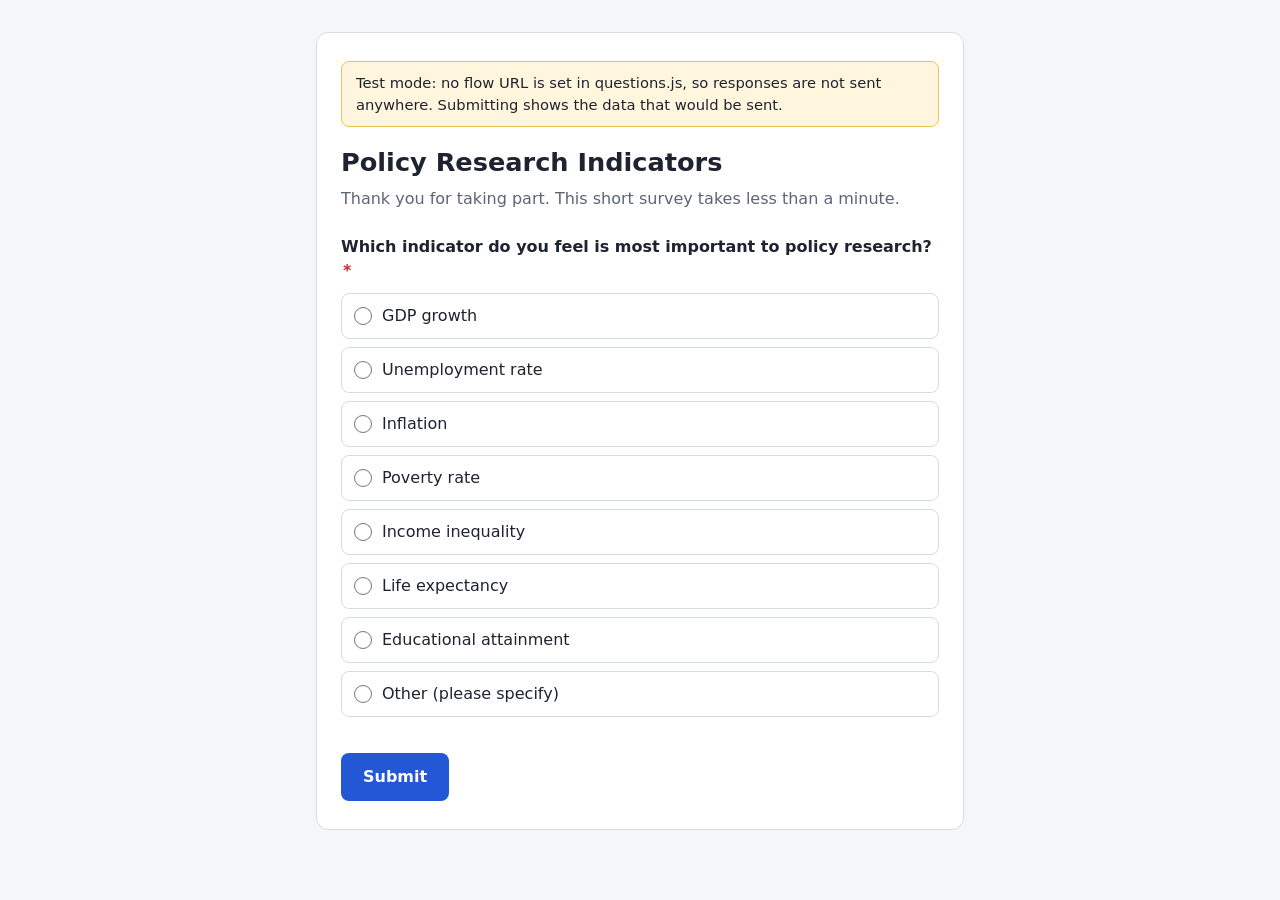
==== index.html @ 5187ba54 "v0-test" ====
<!doctype html>
<html lang="en">
<head>
<meta charset="utf-8">
<meta name="viewport" content="width=device-width, initial-scale=1">
<title>Survey</title>
<style>
  :root {
    --bg: #f5f6f8;
    --card: #ffffff;
    --text: #1d2330;
    --muted: #5c6578;
    --border: #d7dbe3;
    --accent: #2457d6;
    --accent-text: #ffffff;
    --accent-soft: #e8eefc;
    --error: #c42b2b;
    --warn-bg: #fff6dd;
    --warn-border: #e8c460;
    --code-bg: #f0f2f6;
  }
  @media (prefers-color-scheme: dark) {
    :root {
      --bg: #12151c;
      --card: #1b2029;
      --text: #e7eaf0;
      --muted: #9aa3b5;
      --border: #333a48;
      --accent: #6d95ff;
      --accent-text: #0d1120;
      --accent-soft: #232d45;
      --error: #ff7a7a;
      --warn-bg: #2e2814;
      --warn-border: #7a6420;
      --code-bg: #12151c;
    }
  }
  * { box-sizing: border-box; }
  body {
    margin: 0;
    background: var(--bg);
    color: var(--text);
    font: 16px/1.5 system-ui, -apple-system, "Segoe UI", Roboto, sans-serif;
  }
  main { max-width: 680px; margin: 0 auto; padding: 32px 16px 64px; }
  .card {
    background: var(--card);
    border: 1px solid var(--border);
    border-radius: 12px;
    padding: 28px 24px;
  }
  h1 { margin: 0 0 8px; font-size: 1.6rem; line-height: 1.25; }
  .intro { margin: 0 0 24px; color: var(--muted); }
  .test-banner {
    background: var(--warn-bg);
    border: 1px solid var(--warn-border);
    border-radius: 8px;
    padding: 10px 14px;
    margin-bottom: 20px;
    font-size: 0.92rem;
  }
  fieldset.q { border: 0; margin: 0 0 28px; padding: 0; min-width: 0; }
  fieldset.q[hidden] { display: none; }
  legend.q-label, label.q-label {
    display: block;
    font-weight: 600;
    margin-bottom: 10px;
    padding: 0;
  }
  .req { color: var(--error); margin-left: 2px; }
  .opt {
    display: flex;
    align-items: center;
    gap: 10px;
    padding: 10px 12px;
    border: 1px solid var(--border);
    border-radius: 8px;
    margin-bottom: 8px;
    cursor: pointer;
  }
  .opt:hover { border-color: var(--accent); }
  .opt:has(input:checked) { border-color: var(--accent); background: var(--accent-soft); }
  .opt input { margin: 0; accent-color: var(--accent); width: 18px; height: 18px; flex: none; }
  input[type=text], input[type=email], input[type=number], textarea {
    width: 100%;
    padding: 10px 12px;
    border: 1px solid var(--border);
    border-radius: 8px;
    background: var(--card);
    color: var(--text);
    font: inherit;
  }
  textarea { min-height: 110px; resize: vertical; }
  input:focus-visible, textarea:focus-visible, button:focus-visible, .opt:has(input:focus-visible) {
    outline: 2px solid var(--accent);
    outline-offset: 2px;
  }
  .other-input { margin-top: 4px; }
  .other-input[hidden] { display: none; }
  .rating { display: flex; gap: 8px; flex-wrap: wrap; }
  .rating .opt { flex: 1 1 48px; justify-content: center; margin: 0; }
  .rating-labels { display: flex; justify-content: space-between; color: var(--muted); font-size: 0.85rem; margin-top: 6px; }
  .err { color: var(--error); font-size: 0.9rem; margin-top: 6px; }
  .err:empty { display: none; }
  .hp { position: absolute; left: -9999px; width: 1px; height: 1px; overflow: hidden; }
  button {
    background: var(--accent);
    color: var(--accent-text);
    border: 0;
    border-radius: 8px;
    padding: 12px 22px;
    font: inherit;
    font-weight: 600;
    cursor: pointer;
  }
  button:disabled { opacity: 0.6; cursor: wait; }
  button.secondary { background: transparent; color: var(--accent); border: 1px solid var(--accent); }
  .form-error { color: var(--error); margin-top: 14px; }
  .form-error:empty { display: none; }
  .done h2 { margin: 0 0 8px; }
  pre {
    background: var(--code-bg);
    border: 1px solid var(--border);
    border-radius: 8px;
    padding: 14px;
    overflow-x: auto;
    font-size: 0.88rem;
  }
  .actions { display: flex; gap: 10px; flex-wrap: wrap; margin-top: 12px; }
  .muted { color: var(--muted); }
</style>
</head>
<body>
<main>
  <div class="card" id="app">
    <noscript>This survey needs JavaScript enabled.</noscript>
  </div>
</main>

<script src="questions.js"></script>
<script>
(function () {
  "use strict";

  const cfg = window.SURVEY_CONFIG;
  const app = document.getElementById("app");
  const OTHER = "__other__";

  if (!cfg || !Array.isArray(cfg.questions)) {
    app.textContent = "Survey configuration (questions.js) could not be loaded.";
    return;
  }

  const testMode = !cfg.flowUrl || /PASTE_YOUR_FLOW_URL_HERE/.test(cfg.flowUrl);
  document.title = cfg.title || "Survey";

  // ---------- helpers ----------
  function el(tag, attrs, children) {
    const n = document.createElement(tag);
    if (attrs) for (const k in attrs) {
      if (k === "text") n.textContent = attrs[k];
      else if (attrs[k] === true) n.setAttribute(k, "");
      else if (attrs[k] !== false && attrs[k] != null) n.setAttribute(k, attrs[k]);
    }
    (children || []).forEach(c => c && n.appendChild(c));
    return n;
  }
  function labelText(q) {
    const frag = document.createDocumentFragment();
    frag.appendChild(document.createTextNode(q.label));
    if (q.required) frag.appendChild(el("span", { class: "req", "aria-hidden": "true", text: "*" }));
    return frag;
  }
  function uuid() {
    if (window.crypto && crypto.randomUUID) return crypto.randomUUID();
    return "xxxxxxxx-xxxx-4xxx-yxxx-xxxxxxxxxxxx".replace(/[xy]/g, c => {
      const r = Math.random() * 16 | 0;
      return (c === "x" ? r : (r & 3 | 8)).toString(16);
    });
  }

  // ---------- render ----------
  function renderQuestion(q) {
    const errId = "err_" + q.id;
    const isGroup = ["single", "multiple", "rating"].includes(q.type);
    const wrap = el(isGroup ? "fieldset" : "div", { class: "q", "data-qid": q.id });
    if (!isGroup) wrap.classList.add("q");

    if (isGroup) {
      const lg = el("legend", { class: "q-label" });
      lg.appendChild(labelText(q));
      wrap.appendChild(lg);
    } else {
      const lb = el("label", { class: "q-label", for: "q_" + q.id });
      lb.appendChild(labelText(q));
      wrap.appendChild(lb);
    }

    if (q.type === "single" || q.type === "multiple") {
      const inputType = q.type === "single" ? "radio" : "checkbox";
      const opts = (q.options || []).slice();
      opts.forEach(opt => {
        wrap.appendChild(el("label", { class: "opt" }, [
          el("input", { type: inputType, name: q.id, value: opt, "aria-describedby": errId }),
          el("span", { text: opt })
        ]));
      });
      if (q.allowOther) {
        wrap.appendChild(el("label", { class: "opt" }, [
          el("input", { type: inputType, name: q.id, value: OTHER, "aria-describedby": errId }),
          el("span", { text: q.otherLabel || "Other (please specify)" })
        ]));
        wrap.appendChild(el("input", {
          type: "text", class: "other-input", id: "q_" + q.id + "_other",
          "aria-label": "Please specify", placeholder: "Please specify", hidden: true, maxlength: 500
        }));
      }
    } else if (q.type === "rating") {
      const scale = q.scale || 5;
      const row = el("div", { class: "rating" });
      for (let i = 1; i <= scale; i++) {
        row.appendChild(el("label", { class: "opt" }, [
          el("input", { type: "radio", name: q.id, value: String(i), "aria-describedby": errId }),
          el("span", { text: String(i) })
        ]));
      }
      wrap.appendChild(row);
      if (q.minLabel || q.maxLabel) {
        wrap.appendChild(el("div", { class: "rating-labels" }, [
          el("span", { text: q.minLabel || "" }), el("span", { text: q.maxLabel || "" })
        ]));
      }
    } else if (q.type === "textarea") {
      wrap.appendChild(el("textarea", { id: "q_" + q.id, name: q.id, maxlength: q.maxLength || 4000, "aria-describedby": errId }));
    } else {
      const t = ["email", "number"].includes(q.type) ? q.type : "text";
      wrap.appendChild(el("input", {
        type: t, id: "q_" + q.id, name: q.id, "aria-describedby": errId,
        maxlength: t === "number" ? null : (q.maxLength || 500),
        min: q.min, max: q.max
      }));
    }

    wrap.appendChild(el("div", { class: "err", id: errId, "aria-live": "polite" }));
    return wrap;
  }

  function renderForm() {
    app.innerHTML = "";
    if (testMode) {
      app.appendChild(el("div", { class: "test-banner", role: "note", text:
        "Test mode: no flow URL is set in questions.js, so responses are not sent anywhere. " +
        "Submitting shows the data that would be sent." }));
    }
    app.appendChild(el("h1", { text: cfg.title || "Survey" }));
    if (cfg.intro) app.appendChild(el("p", { class: "intro", text: cfg.intro }));

    const form = el("form", { novalidate: true, id: "survey" });
    cfg.questions.forEach(q => form.appendChild(renderQuestion(q)));

    // Honeypot: invisible to people, often filled in by bots.
    form.appendChild(el("div", { class: "hp", "aria-hidden": "true" }, [
      el("label", { for: "hp_website", text: "Leave this field empty" }),
      el("input", { type: "text", id: "hp_website", name: "website", tabindex: "-1", autocomplete: "off" })
    ]));

    form.appendChild(el("button", { type: "submit", id: "submitBtn", text: cfg.submitLabel || "Submit" }));
    form.appendChild(el("div", { class: "form-error", id: "formError", role: "alert" }));

    form.addEventListener("input", onChange);
    form.addEventListener("change", onChange);
    form.addEventListener("submit", onSubmit);
    app.appendChild(form);
    updateDynamic();
  }

  // ---------- read answers ----------
  function readRaw(q) {
    const form = document.getElementById("survey");
    if (q.type === "single" || q.type === "rating") {
      const c = form.querySelector(`input[name="${q.id}"]:checked`);
      return c ? c.value : "";
    }
    if (q.type === "multiple") {
      return Array.from(form.querySelectorAll(`input[name="${q.id}"]:checked`)).map(i => i.value);
    }
    const f = document.getElementById("q_" + q.id);
    return f ? f.value.trim() : "";
  }
  function otherText(q) {
    const o = document.getElementById("q_" + q.id + "_other");
    return o ? o.value.trim() : "";
  }
  function isEmpty(v) { return Array.isArray(v) ? v.length === 0 : v === ""; }

  function conditionMet(q) {
    const s = q.showIf;
    if (!s) return true;
    const target = cfg.questions.find(x => x.id === s.question);
    if (!target || !isVisible(target)) return false;
    let v = readRaw(target);
    if (Array.isArray(v)) v = v.map(x => x === OTHER ? "Other" : x);
    else if (v === OTHER) v = "Other";
    if (s.answered) return !isEmpty(v);
    if ("equals" in s) return Array.isArray(v) ? v.includes(s.equals) : v === s.equals;
    if ("includes" in s) return Array.isArray(v) ? v.includes(s.includes) : v === s.includes;
    return true;
  }
  function isVisible(q) {
    const node = document.querySelector(`[data-qid="${q.id}"]`);
    return node ? !node.hidden : false;
  }

  function updateDynamic() {
    // Evaluate in order so chained conditions resolve correctly.
    cfg.questions.forEach(q => {
      const node = document.querySelector(`[data-qid="${q.id}"]`);
      node.hidden = !conditionMet(q);
      const other = document.getElementById("q_" + q.id + "_other");
      if (other) {
        const raw = readRaw(q);
        const on = Array.isArray(raw) ? raw.includes(OTHER) : raw === OTHER;
        other.hidden = !on;
      }
    });
  }

  function onChange(e) {
    updateDynamic();
    const qnode = e.target.closest("[data-qid]");
    if (qnode) document.getElementById("err_" + qnode.dataset.qid).textContent = "";
    if (e.type === "change" && e.target.type === "radio" && e.target.value === OTHER) {
      const o = document.getElementById("q_" + e.target.name + "_other");
      if (o) o.focus();
    }
  }

  // ---------- validate & build payload ----------
  function validate() {
    let first = null;
    cfg.questions.forEach(q => {
      const errEl = document.getElementById("err_" + q.id);
      errEl.textContent = "";
      if (!isVisible(q)) return;
      const raw = readRaw(q);
      let msg = "";
      if (q.required && isEmpty(raw)) msg = "Please answer this question.";
      const otherOn = Array.isArray(raw) ? raw.includes(OTHER) : raw === OTHER;
      if (!msg && otherOn && !otherText(q)) msg = "Please specify your answer.";
      if (!msg && q.type === "email" && raw && !/^[^\s@]+@[^\s@]+\.[^\s@]+$/.test(raw)) msg = "Please enter a valid email address.";
      if (msg) {
        errEl.textContent = msg;
        if (!first) first = document.querySelector(`[data-qid="${q.id}"] input, [data-qid="${q.id}"] textarea`);
      }
    });
    if (first) first.focus();
    return !first;
  }

  function buildPayload() {
    // Flat object: one key per column, always present, so Excel mapping never breaks.
    const p = { responseId: uuid(), submittedAt: new Date().toISOString() };
    cfg.questions.forEach(q => {
      const visible = isVisible(q);
      let raw = visible ? readRaw(q) : (q.type === "multiple" ? [] : "");
      if (Array.isArray(raw)) {
        p[q.id] = raw.map(v => v === OTHER ? "Other" : v).join("; ");
      } else {
        p[q.id] = raw === OTHER ? "Other" : raw;
      }
      if (q.allowOther) {
        const on = Array.isArray(raw) ? raw.includes(OTHER) : raw === OTHER;
        p[q.id + "_other"] = visible && on ? otherText(q) : "";
      }
    });
    return p;
  }

  // ---------- submit ----------
  async function onSubmit(e) {
    e.preventDefault();
    const btn = document.getElementById("submitBtn");
    const formErr = document.getElementById("formError");
    formErr.textContent = "";

    if (document.getElementById("hp_website").value) { showThanks(); return; } // likely a bot
    if (!validate()) return;

    const payload = buildPayload();

    if (testMode) { showTestResult(payload); return; }

    btn.disabled = true;
    btn.textContent = "Sending…";
    try {
      const res = await fetch(cfg.flowUrl, {
        method: "POST",
        headers: { "Content-Type": "text/plain" }, // simple request: avoids a CORS preflight
        body: JSON.stringify(payload)
      });
      if (!res.ok) throw new Error("HTTP " + res.status);
      showThanks();
    } catch (err) {
      formErr.textContent = "Sorry, your response could not be sent. Please check your connection and try again.";
      btn.disabled = false;
      btn.textContent = cfg.submitLabel || "Submit";
      console.error("Survey submission failed:", err);
    }
  }

  function showThanks() {
    app.innerHTML = "";
    app.appendChild(el("div", { class: "done", role: "status" }, [
      el("h2", { text: cfg.thankYouTitle || "Thank you!" }),
      el("p", { class: "muted", text: cfg.thankYouMessage || "Your response has been recorded." })
    ]));
  }

  function showTestResult(payload) {
    const json = JSON.stringify(payload, null, 2);
    app.innerHTML = "";
    const copyBtn = el("button", { type: "button", text: "Copy JSON" });
    const backBtn = el("button", { type: "button", class: "secondary", text: "Back to survey" });
    copyBtn.addEventListener("click", async () => {
      try { await navigator.clipboard.writeText(json); copyBtn.textContent = "Copied"; }
      catch { copyBtn.textContent = "Select and copy manually"; }
    });
    backBtn.addEventListener("click", renderForm);
    app.appendChild(el("div", { class: "done" }, [
      el("h2", { text: "Test mode: this is what would be sent" }),
      el("p", { class: "muted", text:
        "Paste this into Parse JSON's “Use sample payload to generate schema” in your flow. " +
        "Each key is a column for your Excel table." }),
      el("pre", { text: json }),
      el("div", { class: "actions" }, [copyBtn, backBtn])
    ]));
  }

  renderForm();
})();
</script>
</body>
</html>
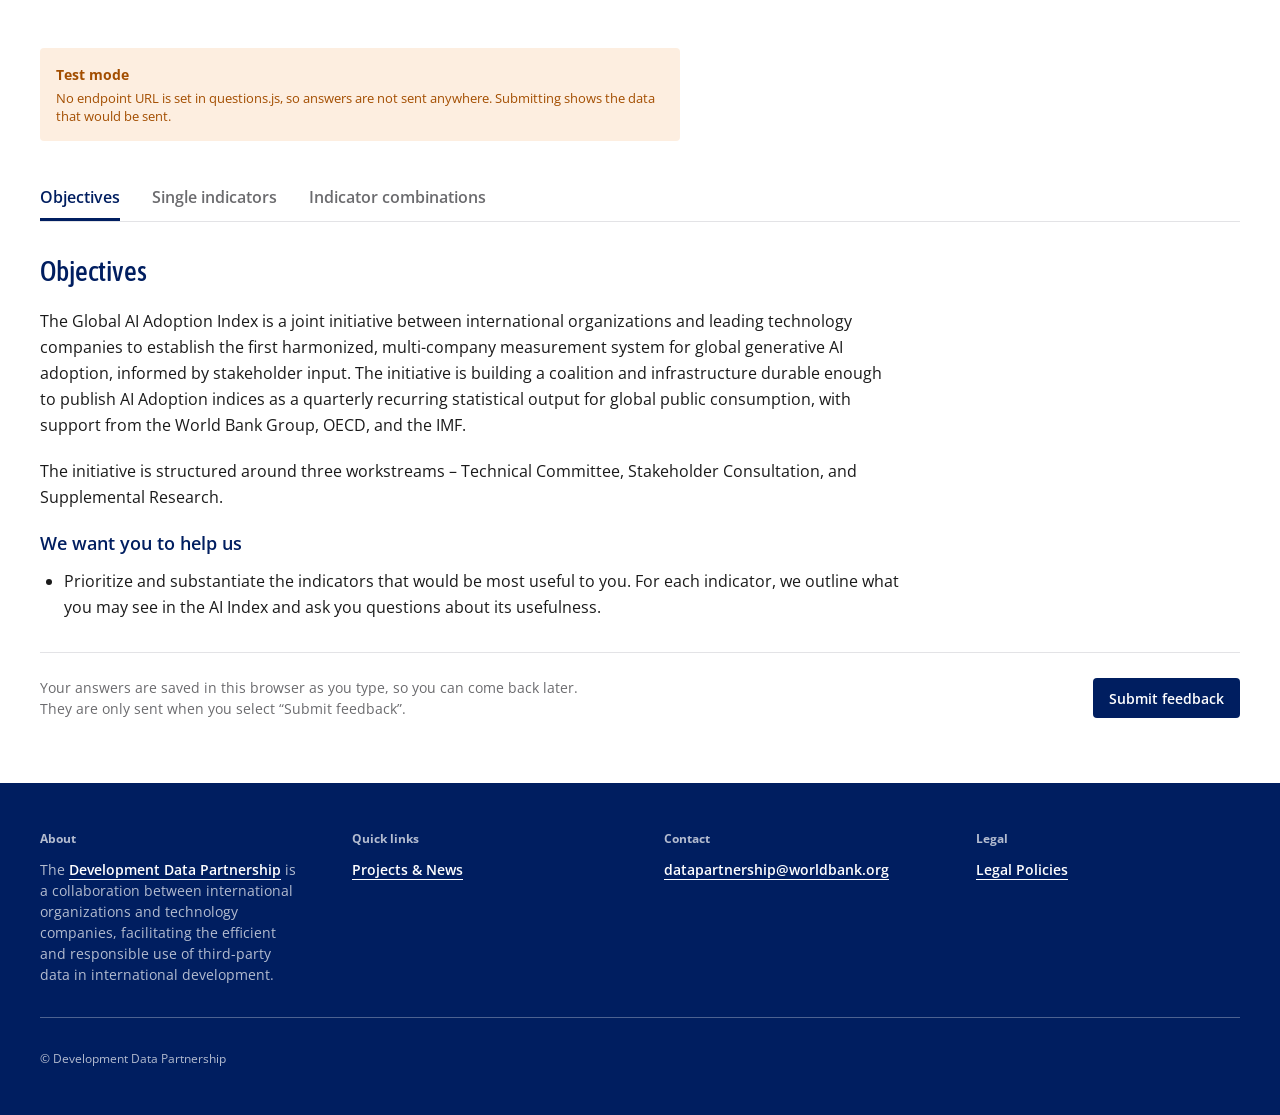
==== commit e4e76419: "survey draft 1" ====
--- a/index.html
+++ b/index.html
@@ -3,441 +3,36 @@
 <head>
 <meta charset="utf-8">
 <meta name="viewport" content="width=device-width, initial-scale=1">
-<title>Survey</title>
-<style>
-  :root {
-    --bg: #f5f6f8;
-    --card: #ffffff;
-    --text: #1d2330;
-    --muted: #5c6578;
-    --border: #d7dbe3;
-    --accent: #2457d6;
-    --accent-text: #ffffff;
-    --accent-soft: #e8eefc;
-    --error: #c42b2b;
-    --warn-bg: #fff6dd;
-    --warn-border: #e8c460;
-    --code-bg: #f0f2f6;
-  }
-  @media (prefers-color-scheme: dark) {
-    :root {
-      --bg: #12151c;
-      --card: #1b2029;
-      --text: #e7eaf0;
-      --muted: #9aa3b5;
-      --border: #333a48;
-      --accent: #6d95ff;
-      --accent-text: #0d1120;
-      --accent-soft: #232d45;
-      --error: #ff7a7a;
-      --warn-bg: #2e2814;
-      --warn-border: #7a6420;
-      --code-bg: #12151c;
-    }
-  }
-  * { box-sizing: border-box; }
-  body {
-    margin: 0;
-    background: var(--bg);
-    color: var(--text);
-    font: 16px/1.5 system-ui, -apple-system, "Segoe UI", Roboto, sans-serif;
-  }
-  main { max-width: 680px; margin: 0 auto; padding: 32px 16px 64px; }
-  .card {
-    background: var(--card);
-    border: 1px solid var(--border);
-    border-radius: 12px;
-    padding: 28px 24px;
-  }
-  h1 { margin: 0 0 8px; font-size: 1.6rem; line-height: 1.25; }
-  .intro { margin: 0 0 24px; color: var(--muted); }
-  .test-banner {
-    background: var(--warn-bg);
-    border: 1px solid var(--warn-border);
-    border-radius: 8px;
-    padding: 10px 14px;
-    margin-bottom: 20px;
-    font-size: 0.92rem;
-  }
-  fieldset.q { border: 0; margin: 0 0 28px; padding: 0; min-width: 0; }
-  fieldset.q[hidden] { display: none; }
-  legend.q-label, label.q-label {
-    display: block;
-    font-weight: 600;
-    margin-bottom: 10px;
-    padding: 0;
-  }
-  .req { color: var(--error); margin-left: 2px; }
-  .opt {
-    display: flex;
-    align-items: center;
-    gap: 10px;
-    padding: 10px 12px;
-    border: 1px solid var(--border);
-    border-radius: 8px;
-    margin-bottom: 8px;
-    cursor: pointer;
-  }
-  .opt:hover { border-color: var(--accent); }
-  .opt:has(input:checked) { border-color: var(--accent); background: var(--accent-soft); }
-  .opt input { margin: 0; accent-color: var(--accent); width: 18px; height: 18px; flex: none; }
-  input[type=text], input[type=email], input[type=number], textarea {
-    width: 100%;
-    padding: 10px 12px;
-    border: 1px solid var(--border);
-    border-radius: 8px;
-    background: var(--card);
-    color: var(--text);
-    font: inherit;
-  }
-  textarea { min-height: 110px; resize: vertical; }
-  input:focus-visible, textarea:focus-visible, button:focus-visible, .opt:has(input:focus-visible) {
-    outline: 2px solid var(--accent);
-    outline-offset: 2px;
-  }
-  .other-input { margin-top: 4px; }
-  .other-input[hidden] { display: none; }
-  .rating { display: flex; gap: 8px; flex-wrap: wrap; }
-  .rating .opt { flex: 1 1 48px; justify-content: center; margin: 0; }
-  .rating-labels { display: flex; justify-content: space-between; color: var(--muted); font-size: 0.85rem; margin-top: 6px; }
-  .err { color: var(--error); font-size: 0.9rem; margin-top: 6px; }
-  .err:empty { display: none; }
-  .hp { position: absolute; left: -9999px; width: 1px; height: 1px; overflow: hidden; }
-  button {
-    background: var(--accent);
-    color: var(--accent-text);
-    border: 0;
-    border-radius: 8px;
-    padding: 12px 22px;
-    font: inherit;
-    font-weight: 600;
-    cursor: pointer;
-  }
-  button:disabled { opacity: 0.6; cursor: wait; }
-  button.secondary { background: transparent; color: var(--accent); border: 1px solid var(--accent); }
-  .form-error { color: var(--error); margin-top: 14px; }
-  .form-error:empty { display: none; }
-  .done h2 { margin: 0 0 8px; }
-  pre {
-    background: var(--code-bg);
-    border: 1px solid var(--border);
-    border-radius: 8px;
-    padding: 14px;
-    overflow-x: auto;
-    font-size: 0.88rem;
-  }
-  .actions { display: flex; gap: 10px; flex-wrap: wrap; margin-top: 12px; }
-  .muted { color: var(--muted); }
-</style>
+<title>AI Index stakeholder consultation</title>
+<link rel="preconnect" href="https://fonts.googleapis.com">
+<link rel="preconnect" href="https://fonts.gstatic.com" crossorigin>
+<link href="https://fonts.googleapis.com/css2?family=Asap+Condensed:wght@500&family=Open+Sans:wght@400;600;700&display=swap" rel="stylesheet">
+<link rel="stylesheet" href="style.css">
 </head>
 <body>
-<main>
-  <div class="card" id="app">
-    <noscript>This survey needs JavaScript enabled.</noscript>
-  </div>
-</main>
+<div id="page">
+  <a class="skip" href="#main">Skip to the survey</a>
+
+  <main id="main" class="wrap">
+    <div id="app">
+      <noscript>This survey needs JavaScript enabled.</noscript>
+    </div>
+  </main>
+
+  <footer class="footer wrap on-dark">
+    <div class="cols">
+      <div><h2>About</h2><p>The <a href="https://datapartnership.org/about" target="_blank" rel="noopener noreferrer">Development Data Partnership</a> is a collaboration between international organizations and technology companies, facilitating the efficient and responsible use of third-party data in international development.</p></div>
+      <div><h2>Quick links</h2><a href="https://datapartnership.org/updates" target="_blank" rel="noopener noreferrer">Projects &amp; News</a></div>
+      <div><h2>Contact</h2><a href="mailto:datapartnership@worldbank.org">datapartnership@worldbank.org</a></div>
+      <div><h2>Legal</h2><a href="https://www.worldbank.org/en/about/legal" target="_blank" rel="noopener noreferrer">Legal Policies</a></div>
+    </div>
+    <hr>
+    <small>© Development Data Partnership</small>
+  </footer>
+</div>
 
 <script src="questions.js"></script>
-<script>
-(function () {
-  "use strict";
-
-  const cfg = window.SURVEY_CONFIG;
-  const app = document.getElementById("app");
-  const OTHER = "__other__";
-
-  if (!cfg || !Array.isArray(cfg.questions)) {
-    app.textContent = "Survey configuration (questions.js) could not be loaded.";
-    return;
-  }
-
-  const testMode = !cfg.flowUrl || /PASTE_YOUR_FLOW_URL_HERE/.test(cfg.flowUrl);
-  document.title = cfg.title || "Survey";
-
-  // ---------- helpers ----------
-  function el(tag, attrs, children) {
-    const n = document.createElement(tag);
-    if (attrs) for (const k in attrs) {
-      if (k === "text") n.textContent = attrs[k];
-      else if (attrs[k] === true) n.setAttribute(k, "");
-      else if (attrs[k] !== false && attrs[k] != null) n.setAttribute(k, attrs[k]);
-    }
-    (children || []).forEach(c => c && n.appendChild(c));
-    return n;
-  }
-  function labelText(q) {
-    const frag = document.createDocumentFragment();
-    frag.appendChild(document.createTextNode(q.label));
-    if (q.required) frag.appendChild(el("span", { class: "req", "aria-hidden": "true", text: "*" }));
-    return frag;
-  }
-  function uuid() {
-    if (window.crypto && crypto.randomUUID) return crypto.randomUUID();
-    return "xxxxxxxx-xxxx-4xxx-yxxx-xxxxxxxxxxxx".replace(/[xy]/g, c => {
-      const r = Math.random() * 16 | 0;
-      return (c === "x" ? r : (r & 3 | 8)).toString(16);
-    });
-  }
-
-  // ---------- render ----------
-  function renderQuestion(q) {
-    const errId = "err_" + q.id;
-    const isGroup = ["single", "multiple", "rating"].includes(q.type);
-    const wrap = el(isGroup ? "fieldset" : "div", { class: "q", "data-qid": q.id });
-    if (!isGroup) wrap.classList.add("q");
-
-    if (isGroup) {
-      const lg = el("legend", { class: "q-label" });
-      lg.appendChild(labelText(q));
-      wrap.appendChild(lg);
-    } else {
-      const lb = el("label", { class: "q-label", for: "q_" + q.id });
-      lb.appendChild(labelText(q));
-      wrap.appendChild(lb);
-    }
-
-    if (q.type === "single" || q.type === "multiple") {
-      const inputType = q.type === "single" ? "radio" : "checkbox";
-      const opts = (q.options || []).slice();
-      opts.forEach(opt => {
-        wrap.appendChild(el("label", { class: "opt" }, [
-          el("input", { type: inputType, name: q.id, value: opt, "aria-describedby": errId }),
-          el("span", { text: opt })
-        ]));
-      });
-      if (q.allowOther) {
-        wrap.appendChild(el("label", { class: "opt" }, [
-          el("input", { type: inputType, name: q.id, value: OTHER, "aria-describedby": errId }),
-          el("span", { text: q.otherLabel || "Other (please specify)" })
-        ]));
-        wrap.appendChild(el("input", {
-          type: "text", class: "other-input", id: "q_" + q.id + "_other",
-          "aria-label": "Please specify", placeholder: "Please specify", hidden: true, maxlength: 500
-        }));
-      }
-    } else if (q.type === "rating") {
-      const scale = q.scale || 5;
-      const row = el("div", { class: "rating" });
-      for (let i = 1; i <= scale; i++) {
-        row.appendChild(el("label", { class: "opt" }, [
-          el("input", { type: "radio", name: q.id, value: String(i), "aria-describedby": errId }),
-          el("span", { text: String(i) })
-        ]));
-      }
-      wrap.appendChild(row);
-      if (q.minLabel || q.maxLabel) {
-        wrap.appendChild(el("div", { class: "rating-labels" }, [
-          el("span", { text: q.minLabel || "" }), el("span", { text: q.maxLabel || "" })
-        ]));
-      }
-    } else if (q.type === "textarea") {
-      wrap.appendChild(el("textarea", { id: "q_" + q.id, name: q.id, maxlength: q.maxLength || 4000, "aria-describedby": errId }));
-    } else {
-      const t = ["email", "number"].includes(q.type) ? q.type : "text";
-      wrap.appendChild(el("input", {
-        type: t, id: "q_" + q.id, name: q.id, "aria-describedby": errId,
-        maxlength: t === "number" ? null : (q.maxLength || 500),
-        min: q.min, max: q.max
-      }));
-    }
-
-    wrap.appendChild(el("div", { class: "err", id: errId, "aria-live": "polite" }));
-    return wrap;
-  }
-
-  function renderForm() {
-    app.innerHTML = "";
-    if (testMode) {
-      app.appendChild(el("div", { class: "test-banner", role: "note", text:
-        "Test mode: no flow URL is set in questions.js, so responses are not sent anywhere. " +
-        "Submitting shows the data that would be sent." }));
-    }
-    app.appendChild(el("h1", { text: cfg.title || "Survey" }));
-    if (cfg.intro) app.appendChild(el("p", { class: "intro", text: cfg.intro }));
-
-    const form = el("form", { novalidate: true, id: "survey" });
-    cfg.questions.forEach(q => form.appendChild(renderQuestion(q)));
-
-    // Honeypot: invisible to people, often filled in by bots.
-    form.appendChild(el("div", { class: "hp", "aria-hidden": "true" }, [
-      el("label", { for: "hp_website", text: "Leave this field empty" }),
-      el("input", { type: "text", id: "hp_website", name: "website", tabindex: "-1", autocomplete: "off" })
-    ]));
-
-    form.appendChild(el("button", { type: "submit", id: "submitBtn", text: cfg.submitLabel || "Submit" }));
-    form.appendChild(el("div", { class: "form-error", id: "formError", role: "alert" }));
-
-    form.addEventListener("input", onChange);
-    form.addEventListener("change", onChange);
-    form.addEventListener("submit", onSubmit);
-    app.appendChild(form);
-    updateDynamic();
-  }
-
-  // ---------- read answers ----------
-  function readRaw(q) {
-    const form = document.getElementById("survey");
-    if (q.type === "single" || q.type === "rating") {
-      const c = form.querySelector(`input[name="${q.id}"]:checked`);
-      return c ? c.value : "";
-    }
-    if (q.type === "multiple") {
-      return Array.from(form.querySelectorAll(`input[name="${q.id}"]:checked`)).map(i => i.value);
-    }
-    const f = document.getElementById("q_" + q.id);
-    return f ? f.value.trim() : "";
-  }
-  function otherText(q) {
-    const o = document.getElementById("q_" + q.id + "_other");
-    return o ? o.value.trim() : "";
-  }
-  function isEmpty(v) { return Array.isArray(v) ? v.length === 0 : v === ""; }
-
-  function conditionMet(q) {
-    const s = q.showIf;
-    if (!s) return true;
-    const target = cfg.questions.find(x => x.id === s.question);
-    if (!target || !isVisible(target)) return false;
-    let v = readRaw(target);
-    if (Array.isArray(v)) v = v.map(x => x === OTHER ? "Other" : x);
-    else if (v === OTHER) v = "Other";
-    if (s.answered) return !isEmpty(v);
-    if ("equals" in s) return Array.isArray(v) ? v.includes(s.equals) : v === s.equals;
-    if ("includes" in s) return Array.isArray(v) ? v.includes(s.includes) : v === s.includes;
-    return true;
-  }
-  function isVisible(q) {
-    const node = document.querySelector(`[data-qid="${q.id}"]`);
-    return node ? !node.hidden : false;
-  }
-
-  function updateDynamic() {
-    // Evaluate in order so chained conditions resolve correctly.
-    cfg.questions.forEach(q => {
-      const node = document.querySelector(`[data-qid="${q.id}"]`);
-      node.hidden = !conditionMet(q);
-      const other = document.getElementById("q_" + q.id + "_other");
-      if (other) {
-        const raw = readRaw(q);
-        const on = Array.isArray(raw) ? raw.includes(OTHER) : raw === OTHER;
-        other.hidden = !on;
-      }
-    });
-  }
-
-  function onChange(e) {
-    updateDynamic();
-    const qnode = e.target.closest("[data-qid]");
-    if (qnode) document.getElementById("err_" + qnode.dataset.qid).textContent = "";
-    if (e.type === "change" && e.target.type === "radio" && e.target.value === OTHER) {
-      const o = document.getElementById("q_" + e.target.name + "_other");
-      if (o) o.focus();
-    }
-  }
-
-  // ---------- validate & build payload ----------
-  function validate() {
-    let first = null;
-    cfg.questions.forEach(q => {
-      const errEl = document.getElementById("err_" + q.id);
-      errEl.textContent = "";
-      if (!isVisible(q)) return;
-      const raw = readRaw(q);
-      let msg = "";
-      if (q.required && isEmpty(raw)) msg = "Please answer this question.";
-      const otherOn = Array.isArray(raw) ? raw.includes(OTHER) : raw === OTHER;
-      if (!msg && otherOn && !otherText(q)) msg = "Please specify your answer.";
-      if (!msg && q.type === "email" && raw && !/^[^\s@]+@[^\s@]+\.[^\s@]+$/.test(raw)) msg = "Please enter a valid email address.";
-      if (msg) {
-        errEl.textContent = msg;
-        if (!first) first = document.querySelector(`[data-qid="${q.id}"] input, [data-qid="${q.id}"] textarea`);
-      }
-    });
-    if (first) first.focus();
-    return !first;
-  }
-
-  function buildPayload() {
-    // Flat object: one key per column, always present, so Excel mapping never breaks.
-    const p = { responseId: uuid(), submittedAt: new Date().toISOString() };
-    cfg.questions.forEach(q => {
-      const visible = isVisible(q);
-      let raw = visible ? readRaw(q) : (q.type === "multiple" ? [] : "");
-      if (Array.isArray(raw)) {
-        p[q.id] = raw.map(v => v === OTHER ? "Other" : v).join("; ");
-      } else {
-        p[q.id] = raw === OTHER ? "Other" : raw;
-      }
-      if (q.allowOther) {
-        const on = Array.isArray(raw) ? raw.includes(OTHER) : raw === OTHER;
-        p[q.id + "_other"] = visible && on ? otherText(q) : "";
-      }
-    });
-    return p;
-  }
-
-  // ---------- submit ----------
-  async function onSubmit(e) {
-    e.preventDefault();
-    const btn = document.getElementById("submitBtn");
-    const formErr = document.getElementById("formError");
-    formErr.textContent = "";
-
-    if (document.getElementById("hp_website").value) { showThanks(); return; } // likely a bot
-    if (!validate()) return;
-
-    const payload = buildPayload();
-
-    if (testMode) { showTestResult(payload); return; }
-
-    btn.disabled = true;
-    btn.textContent = "Sending…";
-    try {
-      const res = await fetch(cfg.flowUrl, {
-        method: "POST",
-        headers: { "Content-Type": "text/plain" }, // simple request: avoids a CORS preflight
-        body: JSON.stringify(payload)
-      });
-      if (!res.ok) throw new Error("HTTP " + res.status);
-      showThanks();
-    } catch (err) {
-      formErr.textContent = "Sorry, your response could not be sent. Please check your connection and try again.";
-      btn.disabled = false;
-      btn.textContent = cfg.submitLabel || "Submit";
-      console.error("Survey submission failed:", err);
-    }
-  }
-
-  function showThanks() {
-    app.innerHTML = "";
-    app.appendChild(el("div", { class: "done", role: "status" }, [
-      el("h2", { text: cfg.thankYouTitle || "Thank you!" }),
-      el("p", { class: "muted", text: cfg.thankYouMessage || "Your response has been recorded." })
-    ]));
-  }
-
-  function showTestResult(payload) {
-    const json = JSON.stringify(payload, null, 2);
-    app.innerHTML = "";
-    const copyBtn = el("button", { type: "button", text: "Copy JSON" });
-    const backBtn = el("button", { type: "button", class: "secondary", text: "Back to survey" });
-    copyBtn.addEventListener("click", async () => {
-      try { await navigator.clipboard.writeText(json); copyBtn.textContent = "Copied"; }
-      catch { copyBtn.textContent = "Select and copy manually"; }
-    });
-    backBtn.addEventListener("click", renderForm);
-    app.appendChild(el("div", { class: "done" }, [
-      el("h2", { text: "Test mode: this is what would be sent" }),
-      el("p", { class: "muted", text:
-        "Paste this into Parse JSON's “Use sample payload to generate schema” in your flow. " +
-        "Each key is a column for your Excel table." }),
-      el("pre", { text: json }),
-      el("div", { class: "actions" }, [copyBtn, backBtn])
-    ]));
-  }
-
-  renderForm();
-})();
-</script>
+<script src="charts.js"></script>
+<script src="survey.js"></script>
 </body>
 </html>
--- a/style.css
+++ b/style.css
@@ -0,0 +1,335 @@
+/* Development Data Partnership styling, following the AI Roundtable web UI tokens. */
+:root {
+  --navy: #001E60; --navy-hover: #001444; --teal: #3EACAD; --orange: #DF6B00;
+  --text-primary: #1A1A1A; --text-secondary: #6B6B6E; --text-accent: #1F7A7B;
+  --neutral-0: #FFFFFF; --neutral-50: #F7F7F8; --neutral-100: #EDEDEF; --neutral-200: #E3E3E6;
+  --neutral-300: #C7C7CC; --neutral-500: #7A7A81; --neutral-700: #4D4D52;
+  --border: #E3E3E6; --border-control: #7A7A81; --bg-subtle: #F7F7F8;
+  --success-text: #1F7A7B; --success-bg: #E6F5F5;
+  --warning-text: #A34E00; --warning-bg: #FDEEE0;
+  --error-text: #B3261E; --error-bg: #FBEAE9;
+  --info-text: #001E60; --info-bg: #E9EEF9;
+  --on-dark-primary: #FFFFFF; --on-dark-secondary: rgba(255,255,255,.7); --border-on-dark: rgba(255,255,255,.3);
+  --focus-light: #1F7A7B; --focus-dark: #56C3C4;
+  --hero-l8: rgba(255,255,255,.08); --hero-l5: rgba(255,255,255,.05); --hero-l4: rgba(255,255,255,.04);
+  --hero-l2: rgba(255,255,255,.024); --hero-p15: rgba(49,4,89,.15);
+  --font-ui: "Open Sans", system-ui, sans-serif;
+  --font-display: "Asap Condensed", "Open Sans", sans-serif;
+  --radius-md: 4px;
+  --gutter: 32px; --content: 1200px; --nav-h: 69px;
+}
+@media (max-width: 599px) { :root { --gutter: 20px; --nav-h: 62px; } }
+
+*, ::before, ::after { box-sizing: border-box; }
+html { -webkit-text-size-adjust: 100%; }
+body { margin: 0; background: var(--neutral-0); color: var(--text-primary); font: 400 14px/21px var(--font-ui); overflow-x: hidden; }
+h1, h2, h3, p { margin: 0; }
+button { font: inherit; color: inherit; }
+a { color: inherit; }
+:focus-visible { outline: 2px solid var(--focus-light); outline-offset: 2px; }
+.on-dark :focus-visible { outline-color: var(--focus-dark); }
+.sr-only { position: absolute; width: 1px; height: 1px; padding: 0; margin: -1px; overflow: hidden; clip: rect(0 0 0 0); white-space: nowrap; border: 0; }
+.wrap { padding-inline: max(var(--gutter), calc((100% - var(--content)) / 2)); }
+#page { min-height: 100vh; display: flex; flex-direction: column; }
+
+.skip { position: absolute; left: 16px; top: -48px; z-index: 20; background: #fff; color: var(--navy); font-weight: 600; padding: 8px 12px; border-radius: var(--radius-md); }
+.skip:focus { top: 12px; }
+
+/* ---------- nav + hero (navy field) ---------- */
+.hero-field { position: relative; overflow: hidden; background: var(--navy); color: #fff; }
+.nav { position: relative; z-index: 2; display: flex; align-items: center; justify-content: space-between; gap: 24px; padding-top: 12px; padding-bottom: 12px; }
+.nav .logo { display: block; width: 123px; height: 45px; }
+.nav .logo img { display: block; width: 100%; height: 100%; object-fit: contain; }
+.nav-title { color: var(--on-dark-secondary); text-align: right; }
+@media (max-width: 599px) { .nav .logo { width: 103px; height: 38px; } .nav-title { display: none; } }
+
+.hero-art { position: absolute; inset: 0; pointer-events: none; }
+.hero-art i { position: absolute; display: block; }
+.hero-art .c { border-radius: 50%; }
+.hero-art .p { border-radius: 999px; }
+.hero-art .l8 { background: var(--hero-l8); } .hero-art .l5 { background: var(--hero-l5); } .hero-art .l4 { background: var(--hero-l4); }
+.hero-art .l2 { background: var(--hero-l2); } .hero-art .p15 { background: var(--hero-p15); }
+.hero-art .teal { background: var(--teal); } .hero-art .orange { background: var(--orange); }
+.hero-art .t, .hero-art .m { display: none; }
+@media (max-width: 1327px) { .hero-art .lc { display: none; } }
+@media (max-width: 1023px) { .hero-art .d { display: none; } .hero-art .t { display: block; } }
+@media (max-width: 599px) { .hero-art .t { display: none; } .hero-art .m { display: block; } }
+
+.hero { position: relative; z-index: 1; display: flex; flex-direction: column; align-items: flex-start; gap: 16px; padding-top: 48px; padding-bottom: 48px; }
+.hero h1 { font: 500 40px/46px var(--font-display); max-width: 720px; }
+.hero .sub { font-size: 16px; line-height: 24px; color: var(--on-dark-secondary); max-width: 640px; }
+.hero .sub:empty { display: none; }
+@media (max-width: 1023px) { .hero { padding-bottom: 32px; } }
+@media (max-width: 599px) { .hero { padding-top: 32px; padding-bottom: 32px; } .hero h1 { font-size: 28px; line-height: 32px; } }
+
+main { padding-top: 48px; padding-bottom: 64px; }
+@media (max-width: 599px) { main { padding-top: 32px; padding-bottom: 48px; } }
+
+/* ---------- buttons (CAN Button) ---------- */
+.btn { display: inline-flex; align-items: center; justify-content: center; gap: 8px; padding: 8px 16px; min-height: 40px; border: 0; border-radius: var(--radius-md);
+  font: 600 14px/21px var(--font-ui); text-decoration: none; cursor: pointer; transition: background-color 150ms ease, transform 100ms ease; }
+.btn[hidden] { display: none; }
+.btn:active:not(:disabled) { transform: scale(.98); }
+.btn-primary { background: var(--navy); color: #fff; }
+.btn-primary:hover:not(:disabled) { background: var(--navy-hover); }
+.btn-primary:disabled { background: var(--neutral-300); color: var(--neutral-500); cursor: wait; }
+.btn-secondary { background: #fff; color: var(--text-primary); box-shadow: inset 0 0 0 1px var(--border); }
+.btn-secondary:hover:not(:disabled) { background: var(--success-bg); }
+
+/* ---------- alerts (CAN Alert) ---------- */
+.alert { display: flex; gap: 12px; padding: 16px; border-radius: var(--radius-md); max-width: 640px; margin-bottom: 32px; }
+.alert .at { font-weight: 700; }
+.alert .ab { font-size: 13px; line-height: 18px; margin-top: 4px; }
+.alert-warning { background: var(--warning-bg); color: var(--warning-text); }
+
+/* ---------- indicator selector ---------- */
+.section-label { font: 500 28px/34px var(--font-display); color: var(--navy); }
+.selector { display: flex; flex-direction: column; gap: 12px; margin-bottom: 24px; }
+.selector-top { display: flex; flex-wrap: wrap; align-items: baseline; justify-content: space-between; gap: 4px 16px; }
+.progress-text { color: var(--text-secondary); }
+.ind-list { display: flex; flex-wrap: wrap; gap: 8px; }
+.ind-btn { display: inline-flex; align-items: center; gap: 8px; min-height: 40px; padding: 8px 16px 8px 12px;
+  background: #fff; color: var(--text-primary); border: 0; box-shadow: inset 0 0 0 1px var(--border-control); border-radius: var(--radius-md);
+  font: 600 14px/21px var(--font-ui); text-align: left; cursor: pointer; transition: background-color 150ms ease; }
+.ind-btn:hover { background: var(--success-bg); }
+.ind-btn[aria-selected="true"] { background: var(--navy); color: #fff; box-shadow: none; }
+.ind-btn .mark { flex: none; width: 16px; height: 16px; border-radius: 50%; box-shadow: inset 0 0 0 1.5px currentColor; opacity: .5; display: grid; place-items: center; }
+.ind-btn.answered .mark { background: var(--teal); box-shadow: none; opacity: 1; }
+.ind-btn.answered .mark::after { content: ""; width: 7px; height: 4px; border: solid #fff; border-width: 0 0 1.75px 1.75px; transform: translateY(-1px) rotate(-45deg); }
+
+/* ---------- split panel ---------- */
+.panel[hidden] { display: none; }
+.panel { display: grid; grid-template-columns: 1fr; box-shadow: inset 0 0 0 1px var(--border); border-radius: var(--radius-md); overflow: hidden; }
+.panel-left { background: var(--bg-subtle); padding: 24px 20px; display: flex; flex-direction: column; gap: 16px; border-bottom: 1px solid var(--border); }
+.panel-right { padding: 24px 20px; }
+@media (min-width: 900px) {
+  .panel { grid-template-columns: minmax(0, 1fr) minmax(0, 1fr); }
+  .panel-left { padding: 32px; border-bottom: 0; border-right: 1px solid var(--border); }
+  .panel-right { padding: 32px; }
+  .left-inner { position: sticky; top: 24px; display: flex; flex-direction: column; gap: 16px; }
+}
+.left-inner { display: flex; flex-direction: column; gap: 16px; }
+.panel-left h2 { font: 500 28px/34px var(--font-display); color: var(--navy); }
+.panel-left .lead { font-size: 16px; line-height: 24px; }
+.panel-left h3 { font: 600 16px/24px var(--font-ui); color: var(--navy); margin-top: 8px; }
+.panel-left .body p { font-size: 16px; line-height: 24px; max-width: 640px; }
+.panel-left .body p + p { margin-top: 12px; }
+.panel-left .empty { color: var(--text-secondary); font-size: 16px; line-height: 24px; }
+@media (max-width: 599px) { .panel-left h2 { font-size: 24px; line-height: 29px; } }
+
+/* ---------- bar chart ---------- */
+.chart { margin: 0; background: #fff; box-shadow: inset 0 0 0 1px var(--border); border-radius: var(--radius-md); padding: 16px; display: flex; flex-direction: column; gap: 12px; }
+.chart-title { font: 600 14px/21px var(--font-ui); }
+.bars { list-style: none; margin: 0; padding: 0; display: flex; flex-direction: column; gap: 10px; }
+.bar-row { display: grid; grid-template-columns: 104px minmax(0, 1fr); align-items: center; gap: 12px; }
+.bar-label { font-size: 14px; line-height: 18px; color: var(--text-primary); }
+.bar-track { position: relative; height: 32px; }
+.bar-track::before { content: ""; position: absolute; left: 0; top: 0; bottom: 0; width: 1px; background: var(--neutral-500); }
+.bar { position: relative; height: 100%; min-width: 2px; background: var(--navy); border-radius: 0 4px 4px 0; display: flex; align-items: center; justify-content: flex-end; padding-right: 8px; }
+.bar-value { font: 700 14px/1 var(--font-ui); color: #fff; white-space: nowrap; }
+.bar.outside { padding-right: 0; }
+.bar.outside .bar-value { position: absolute; left: calc(100% + 6px); color: var(--text-primary); }
+.bar-row:hover .bar, .bar-row:focus-within .bar { background: var(--navy-hover); }
+.chart-note { font-size: 12px; line-height: 17px; color: var(--text-secondary); }
+@media (max-width: 599px) { .bar-row { grid-template-columns: 88px minmax(0, 1fr); gap: 8px; } }
+.chart.stacked .bars { gap: 12px; }
+.chart.stacked .bar-row { grid-template-columns: minmax(0, 1fr); gap: 4px; }
+.chart.stacked .bar-label { font-size: 13px; line-height: 18px; }
+.chart.stacked .bar-track { height: 24px; }
+.chart.stacked .bar-value { font-size: 13px; }
+
+/* ---------- summary sentence + pills ---------- */
+.panel-left .summary { font-size: 18px; line-height: 27px; color: var(--text-primary); max-width: 640px; }
+.pill-group { display: flex; flex-direction: column; gap: 8px; padding: 16px; background: #fff; box-shadow: inset 0 0 0 1px var(--border); border-radius: var(--radius-md); }
+.panel-left .pill-group h3 { margin: 0; font: 600 16px/24px var(--font-ui); color: var(--navy); }
+.pill-note { font-size: 13px; line-height: 18px; color: var(--text-secondary); }
+.pill-set-label { font: 700 12px/16px var(--font-ui); color: var(--text-secondary); margin-top: 4px; }
+.pills { list-style: none; margin: 0; padding: 0; display: flex; flex-wrap: wrap; gap: 8px; }
+.pill { display: inline-flex; align-items: baseline; gap: 6px; padding: 4px 12px; border-radius: 999px; background: var(--info-bg); color: var(--navy); font: 600 13px/19px var(--font-ui); }
+.pill-code { font-weight: 700; color: var(--text-accent); }
+
+/* ---------- O*NET activity explorer ---------- */
+.panel-left.long .left-inner { position: static; }
+.explorer { display: flex; flex-direction: column; gap: 16px; }
+.explorer .lead { font-size: 16px; line-height: 24px; }
+.muted { color: var(--text-secondary); }
+.lvl-pills { display: flex; gap: 8px; flex-wrap: wrap; }
+.lvl-pills button { padding: 6px 18px; border: 0; border-radius: 999px; background: #fff; box-shadow: inset 0 0 0 1px var(--border-control); font: 600 14px/21px var(--font-ui); cursor: pointer; }
+.lvl-pills button:hover { background: var(--success-bg); }
+.lvl-pills button[aria-pressed="true"] { background: var(--navy); color: #fff; box-shadow: none; }
+.explorer-stage { display: flex; flex-direction: column; gap: 16px; }
+.donut-card { margin: 0; background: #fff; box-shadow: inset 0 0 0 1px var(--border); border-radius: var(--radius-md); padding: 16px; display: flex; flex-direction: column; gap: 12px; }
+.donut-wrap { display: flex; justify-content: center; }
+.donut { max-width: 100%; height: auto; overflow: visible; }
+.donut:focus-visible { outline: 2px solid var(--focus-light); outline-offset: 4px; border-radius: 50%; }
+.donut .seg { cursor: pointer; }
+.donut .seg.hot { stroke: #1A1A1A; stroke-width: 2; }
+.donut-big { font: 500 40px/1 var(--font-display); fill: var(--navy); }
+.donut-small { font: 400 13px/1 var(--font-ui); fill: var(--text-secondary); }
+.dsub { font: 700 12px/16px var(--font-ui); color: var(--text-secondary); }
+.dl { list-style: none; margin: 0; padding: 0; display: flex; flex-direction: column; gap: 6px; font-size: 13px; line-height: 18px; }
+.dl li { display: grid; grid-template-columns: 12px 1fr auto auto; gap: 8px; align-items: baseline; }
+.dl i { width: 12px; height: 12px; border-radius: 3px; align-self: center; }
+.dl .m { color: var(--text-secondary); font-size: 12px; }
+.rank { margin: 0; padding-left: 22px; display: flex; flex-direction: column; gap: 8px; font-size: 13px; line-height: 18px; }
+.rank li { padding-left: 4px; }
+.rank li > * { display: block; }
+.rank .r-meta { color: var(--text-secondary); font-size: 12px; }
+.rank b { font-weight: 700; }
+.ctip { position: absolute; z-index: 5; pointer-events: none; max-width: 260px; background: #fff; border-radius: var(--radius-md); box-shadow: 0 0 0 1px var(--neutral-300), 0 8px 24px rgba(0,0,0,.12); padding: 10px 12px; display: flex; flex-direction: column; gap: 2px; font-size: 13px; line-height: 18px; }
+.ctip[hidden] { display: none; }
+.ctip b { font-size: 16px; line-height: 22px; color: var(--navy); }
+.ctip .tc { color: var(--text-secondary); font-size: 12px; }
+.search { display: flex; flex-direction: column; gap: 6px; }
+.search label { font: 700 12px/16px var(--font-ui); }
+.search input { width: 100%; padding: 8px 12px; font: 400 14px/21px var(--font-ui); border: 1px solid var(--border-control); border-radius: var(--radius-md); background: #fff; }
+.results { list-style: none; margin: 0; padding: 0; display: flex; flex-direction: column; }
+.results li { padding: 8px 0; border-bottom: 1px solid var(--border); display: flex; flex-direction: column; gap: 2px; font-size: 13px; line-height: 18px; }
+.results .r-meta { color: var(--text-secondary); font-size: 12px; }
+.results .r-count { color: var(--text-secondary); border-bottom: 0; }
+
+/* ---------- view tabs ---------- */
+.view-tabs { display: flex; gap: 32px; border-bottom: 1px solid var(--border); margin-bottom: 32px; overflow-x: auto; }
+.view-tabs button { flex: none; background: none; border: 0; padding: 12px 0; font: 600 16px/24px var(--font-ui); color: var(--text-secondary); cursor: pointer; box-shadow: inset 0 -3px 0 transparent; }
+.view-tabs button:hover { color: var(--navy); }
+.view-tabs button[aria-selected="true"] { color: var(--navy); box-shadow: inset 0 -3px 0 var(--navy); }
+.view[hidden] { display: none; }
+.objectives-copy { display: flex; flex-direction: column; gap: 20px; max-width: 860px; }
+.objectives-copy p, .objective-list { font-size: 16px; line-height: 26px; }
+.objectives-copy h3 { font: 600 18px/26px var(--font-ui); color: var(--navy); }
+.objective-list { margin: -8px 0 0; padding-left: 24px; }
+
+/* ---------- combinations builder ---------- */
+.builder { display: flex; flex-direction: column; gap: 16px; }
+.pick-note { color: var(--text-secondary); }
+.pick-status { color: var(--text-secondary); font-size: 13px; line-height: 18px; }
+.ipills { display: flex; flex-wrap: wrap; gap: 8px; }
+.ipill { display: inline-flex; align-items: center; gap: 8px; padding: 6px 14px 6px 8px; border: 0; border-radius: 999px; background: #fff; box-shadow: inset 0 0 0 1px var(--border-control); font: 600 14px/21px var(--font-ui); cursor: pointer; }
+.ipill:hover:not(:disabled) { background: var(--success-bg); }
+.ipill .n { width: 22px; height: 22px; border-radius: 50%; display: grid; place-items: center; font: 700 12px/1 var(--font-ui); box-shadow: inset 0 0 0 1.5px var(--neutral-300); }
+.ipill.on { background: var(--navy); color: #fff; box-shadow: none; }
+.ipill.on:hover { background: var(--navy-hover); }
+.ipill.on .n { background: #fff; color: var(--navy); box-shadow: none; }
+.ipill:disabled { color: var(--neutral-500); box-shadow: inset 0 0 0 1px var(--neutral-300); cursor: not-allowed; }
+.empty-card { padding: 32px 20px; text-align: center; color: var(--text-secondary); background: var(--bg-subtle); border-radius: var(--radius-md); }
+.combo-chart { display: flex; flex-direction: column; gap: 16px; }
+.combo-builder-panel { grid-template-columns: minmax(0, 1fr); }
+.combo-builder-panel > * { min-width: 0; }
+@media (min-width: 900px) { .combo-builder-panel { grid-template-columns: minmax(0, 7fr) minmax(0, 3fr); } }
+.sankey-card { margin: 0; background: #fff; box-shadow: inset 0 0 0 1px var(--border); border-radius: var(--radius-md); padding: 20px 20px 16px; display: flex; flex-direction: column; gap: 8px; }
+.sankey-host { position: relative; }
+.sankey-scroll { overflow-x: auto; }
+.sankey { display: block; width: 100%; min-width: 720px; height: auto; }
+.sankey .band { cursor: pointer; }
+.sankey .band.hot { stroke-opacity: .9; }
+.sk-head { font: 700 13px/1 var(--font-ui); fill: var(--text-primary); }
+.sk-label { font: 400 13px/1 var(--font-ui); fill: var(--text-primary); stroke: #fff; stroke-width: 4px; stroke-linejoin: round; paint-order: stroke; }
+.legend { display: flex; gap: 8px 16px; flex-wrap: wrap; font-size: 13px; line-height: 18px; }
+.legend i { display: inline-block; width: 12px; height: 12px; border-radius: 3px; margin-right: 6px; vertical-align: -1px; }
+.story { font-size: 18px; line-height: 28px; max-width: 860px; padding: 16px 20px; background: var(--info-bg); border-radius: var(--radius-md); }
+.story b { color: var(--navy); }
+.combo-survey { display: flex; flex-direction: column; gap: 24px; }
+.card { background: #fff; box-shadow: inset 0 0 0 1px var(--border); border-radius: var(--radius-md); padding: 20px; display: flex; flex-direction: column; gap: 12px; }
+.card h3 { font: 600 16px/24px var(--font-ui); color: var(--navy); }
+.card .q { margin-bottom: 8px; }
+.add-msg { color: var(--success-text); font-weight: 600; }
+.add-msg:empty { display: none; }
+details.data summary { cursor: pointer; font-weight: 600; color: var(--navy); }
+details.data[hidden] { display: none; }
+details.data > * + * { margin-top: 8px; }
+.table-scroll { overflow-x: auto; }
+table.ex { border-collapse: collapse; width: 100%; font-size: 13px; }
+table.ex th { background: var(--bg-subtle); text-align: left; font: 700 12px/16px var(--font-ui); padding: 10px 8px; }
+table.ex td { padding: 10px 8px; border-bottom: 1px solid var(--border); }
+table.ex .num { text-align: right; font-weight: 700; white-space: nowrap; }
+.prio { list-style: none; margin: 0; padding: 0; display: flex; flex-direction: column; gap: 8px; }
+.prio li { display: grid; grid-template-columns: 28px 1fr auto; gap: 10px; align-items: center; padding: 10px 12px; background: var(--bg-subtle); border-radius: var(--radius-md); }
+.prio .prio-empty { display: block; color: var(--text-secondary); }
+.prio .rk { font: 500 20px/1 var(--font-display); color: var(--navy); }
+.prio .nm { display: flex; flex-direction: column; gap: 2px; font-weight: 600; min-width: 0; }
+.prio .pm { font-weight: 400; font-size: 12px; line-height: 17px; color: var(--text-secondary); overflow-wrap: anywhere; }
+.prio .ctl { display: flex; gap: 4px; }
+.prio .ctl button { width: 36px; height: 36px; border: 0; border-radius: var(--radius-md); background: #fff; box-shadow: inset 0 0 0 1px var(--border); font: 600 14px/1 var(--font-ui); color: var(--text-primary); cursor: pointer; }
+.prio .ctl button:hover:not(:disabled) { background: var(--success-bg); }
+.prio .ctl button:disabled { color: var(--neutral-300); cursor: default; }
+.featured { display: flex; flex-direction: column; gap: 16px; margin-top: 48px; }
+.combo-pills { display: flex; align-items: center; gap: 10px; flex-wrap: wrap; }
+.combo-pills .plus { font: 600 18px/1 var(--font-ui); color: var(--text-secondary); }
+.combo-pills .pill { font-size: 14px; padding: 6px 14px; }
+
+/* small multiples */
+.sm-scroll { overflow-x: auto; }
+.sm { display: grid; column-gap: 12px; align-items: center; min-width: 440px; }
+.sm-hd { font: 600 13px/18px var(--font-ui); padding-bottom: 8px; border-bottom: 1px solid var(--border); margin-bottom: 6px; }
+.sm-hd.sm-lab { border-bottom-color: transparent; }
+.sm-lab { font-size: 13px; line-height: 17px; min-height: 40px; padding: 4px 8px 4px 0; display: flex; align-items: center; }
+.sm-cell { position: relative; height: 100%; min-height: 40px; display: flex; align-items: center; }
+.sm-cell::before { content: ""; position: absolute; left: 0; top: 0; bottom: 0; width: 1px; background: var(--neutral-500); }
+.sm-bar { height: 22px; background: var(--navy); border-radius: 0 4px 4px 0; }
+.sm-v { font: 700 12px/1 var(--font-ui); margin-left: 6px; }
+
+/* ---------- questions ---------- */
+.q { border: 0; margin: 0 0 24px; padding: 0; min-width: 0; }
+.q[hidden] { display: none; }
+.q-label { display: block; padding: 0; margin: 0 0 4px; font: 600 16px/24px var(--font-ui); }
+.q-hint { color: var(--text-secondary); margin: 0 0 8px; }
+.q-label + .q-body { margin-top: 8px; }
+.req { color: var(--error-text); margin-left: 2px; }
+
+textarea, input[type=text], input[type=email], input[type=number] {
+  width: 100%; padding: 8px 12px; font: 400 14px/21px var(--font-ui); color: var(--text-primary);
+  border: 1px solid var(--border-control); border-radius: var(--radius-md); background: #fff;
+}
+textarea { min-height: 120px; resize: vertical; }
+textarea:focus, input[type=text]:focus, input[type=email]:focus, input[type=number]:focus { outline: 2px solid var(--focus-light); outline-offset: 0; border-color: var(--focus-light); }
+
+.scale { display: flex; flex-wrap: wrap; gap: 8px; }
+.scale label { position: relative; display: inline-flex; align-items: center; justify-content: center; min-width: 88px; min-height: 40px; padding: 8px 16px;
+  background: #fff; box-shadow: inset 0 0 0 1px var(--border-control); border-radius: var(--radius-md); font-weight: 600; cursor: pointer; transition: background-color 150ms ease; }
+.scale input { position: absolute; inset: 0; opacity: 0; margin: 0; cursor: pointer; }
+.scale label:hover { background: var(--success-bg); }
+.scale label:has(input:checked) { background: var(--navy); color: #fff; box-shadow: none; }
+.scale label:has(input:focus-visible) { outline: 2px solid var(--focus-light); outline-offset: 2px; }
+@media (max-width: 599px) { .scale { display: grid; grid-template-columns: 1fr 1fr; } .scale label { min-width: 0; } }
+
+.opt { display: flex; align-items: flex-start; gap: 8px; padding: 8px 0; cursor: pointer; }
+.opt input { margin: 2px 0 0; width: 18px; height: 18px; accent-color: var(--navy); flex: none; }
+.other-input { margin-top: 4px; }
+.other-input[hidden] { display: none; }
+
+.err { color: var(--error-text); font-size: 13px; line-height: 18px; margin-top: 6px; }
+.err:empty { display: none; }
+
+.panel-nav { display: flex; justify-content: space-between; flex-wrap: wrap; gap: 12px; padding-top: 24px; border-top: 1px solid var(--border); }
+.panel-nav .spacer { flex: 1; }
+
+/* ---------- submit ---------- */
+.submit-bar { display: flex; flex-wrap: wrap; align-items: center; justify-content: space-between; gap: 16px; margin-top: 32px; padding-top: 24px; border-top: 1px solid var(--border); }
+.submit-note { color: var(--text-secondary); max-width: 560px; }
+.submit-actions { display: flex; flex-wrap: wrap; gap: 12px; margin-left: auto; }
+.form-error { color: var(--error-text); width: 100%; text-align: right; }
+.form-error:empty { display: none; }
+
+.plain-page { max-width: 640px; }
+
+/* ---------- end screens ---------- */
+.done { display: flex; flex-direction: column; align-items: flex-start; gap: 12px; max-width: 760px; }
+.done h2 { font: 500 28px/34px var(--font-display); color: var(--navy); }
+.done p { font-size: 16px; line-height: 24px; color: var(--text-secondary); }
+.done pre { width: 100%; background: var(--bg-subtle); border-radius: var(--radius-md); padding: 16px; overflow: auto; max-height: 60vh; font-size: 13px; line-height: 18px; }
+.actions { display: flex; flex-wrap: wrap; gap: 12px; }
+
+.hp { position: absolute; left: -9999px; width: 1px; height: 1px; overflow: hidden; }
+
+/* ---------- footer ---------- */
+.footer { margin-top: auto; background: var(--navy); color: var(--on-dark-secondary); padding-top: 48px; padding-bottom: 48px; display: flex; flex-direction: column; gap: 32px; }
+.footer .cols { display: grid; grid-template-columns: repeat(4, 1fr); gap: 48px; }
+.footer h2 { font: 700 12px/16px var(--font-ui); color: var(--on-dark-secondary); margin-bottom: 12px; }
+.footer a { color: #fff; font-weight: 600; text-decoration: underline; text-decoration-thickness: 1px; text-underline-offset: 4px; }
+.footer a:hover { text-decoration-thickness: 2px; }
+.footer hr { border: 0; height: 1px; background: var(--border-on-dark); margin: 0; }
+.footer small { font-size: 12px; line-height: 17px; }
+@media (max-width: 1023px) { .footer .cols { grid-template-columns: 1fr 1fr; gap: 24px; } }
+@media (max-width: 599px) { .footer { padding-top: 32px; padding-bottom: 32px; } .footer .cols { grid-template-columns: 1fr; } }
+
+@media (prefers-reduced-motion: reduce) { * { transition: none !important; } }
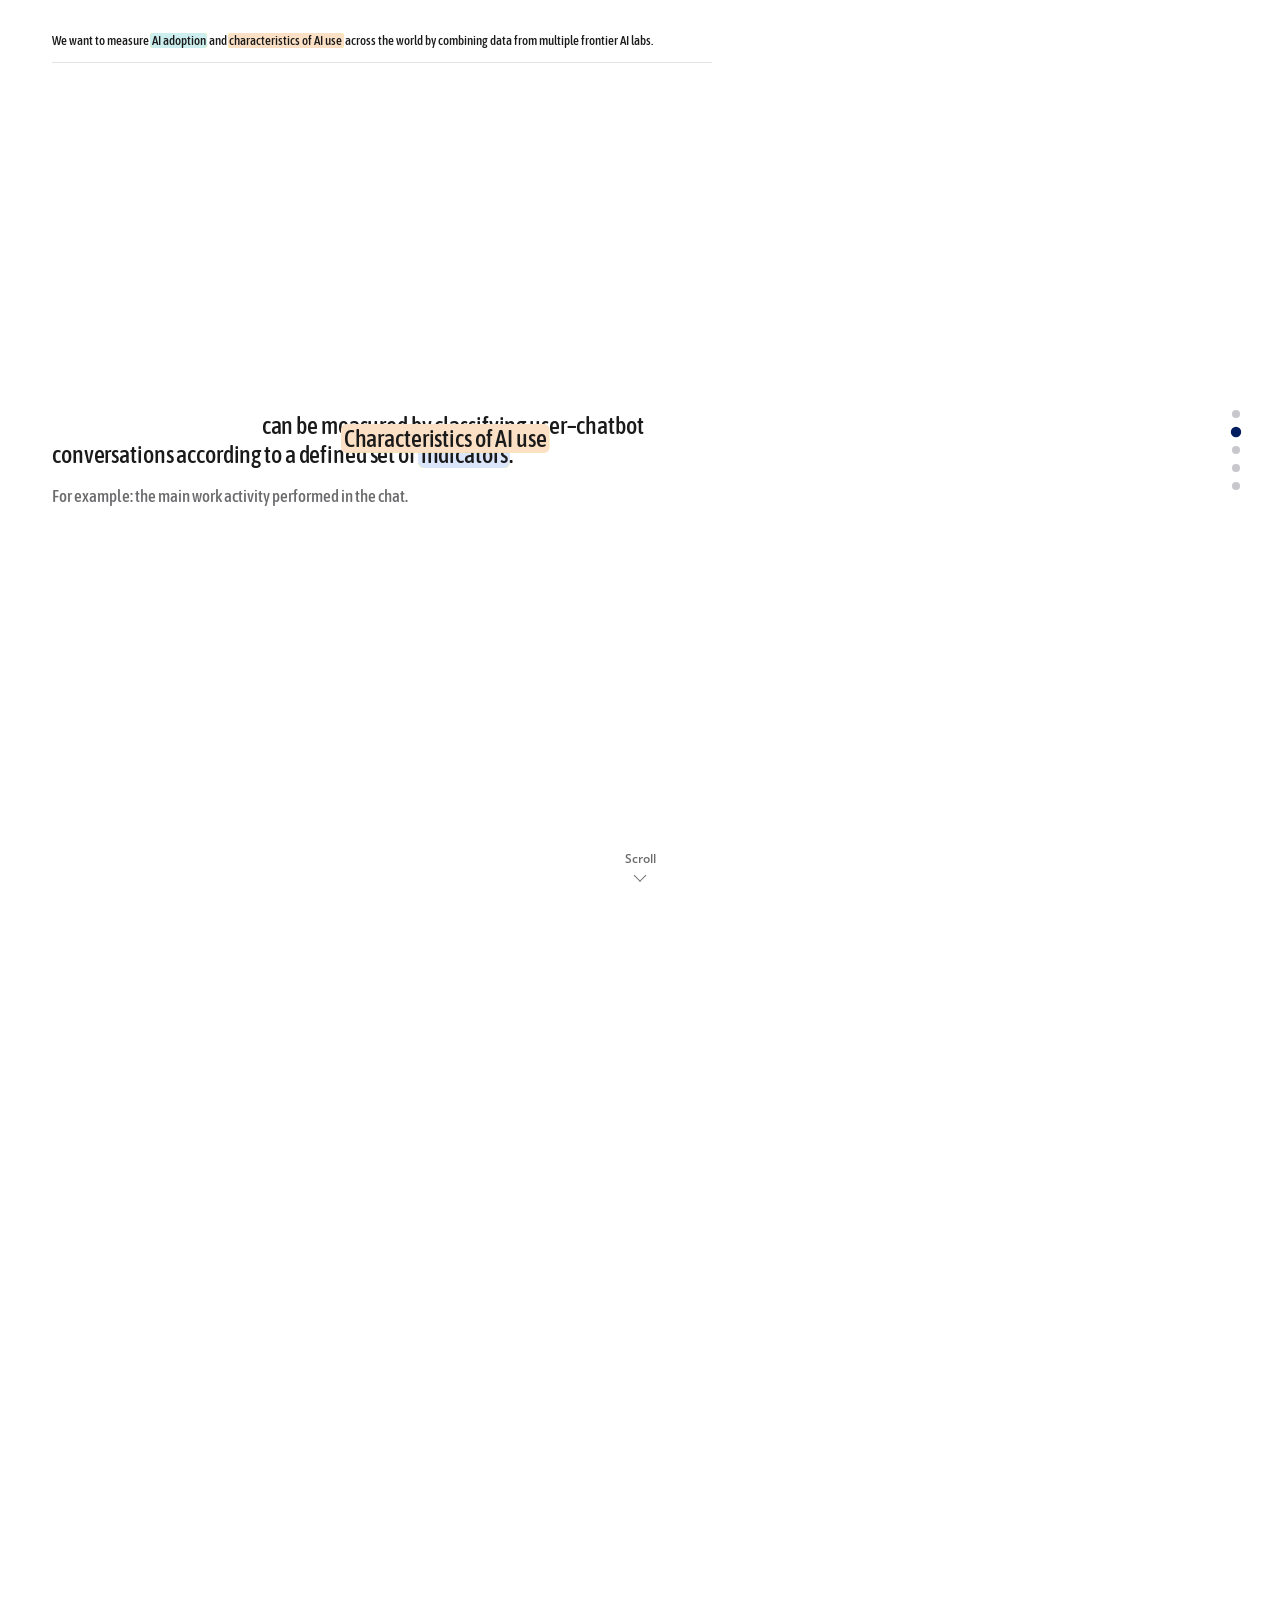
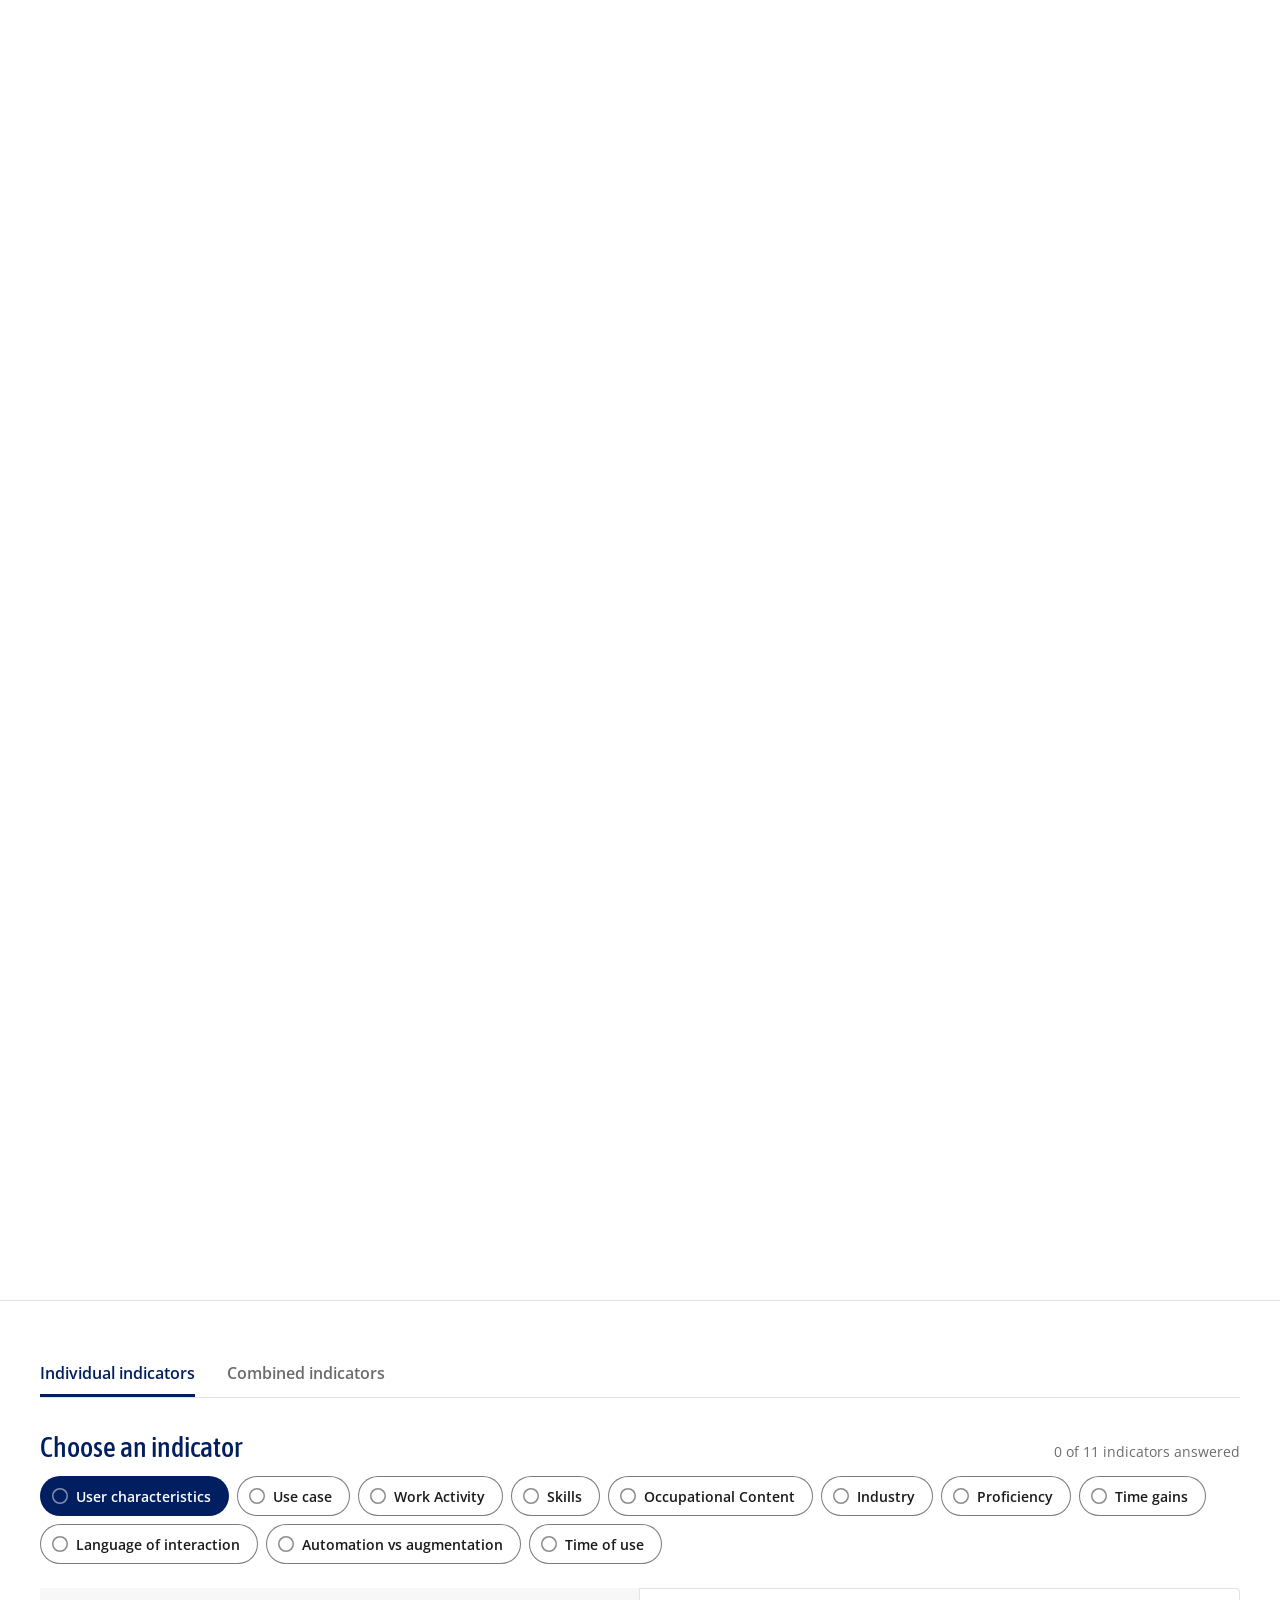
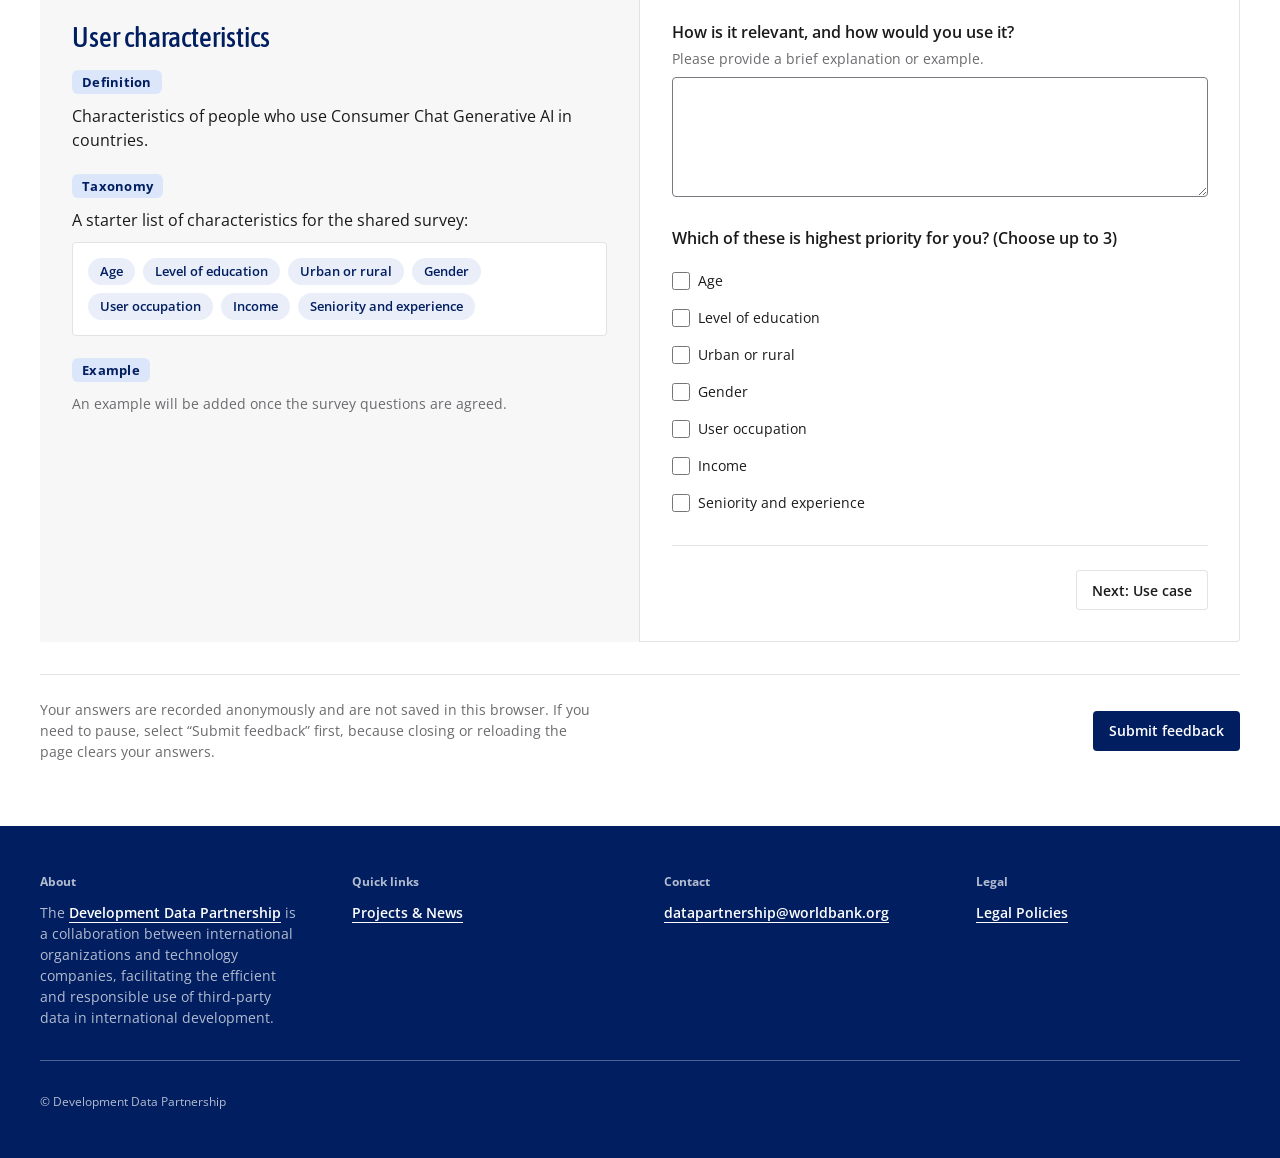
==== commit b7568873: "draft 1" ====
--- a/index.html
+++ b/index.html
@@ -13,7 +13,54 @@
 <div id="page">
   <a class="skip" href="#main">Skip to the survey</a>
 
-  <main id="main" class="wrap">
+  <!-- Scrolling introduction. Without JavaScript the four slides simply appear one after another. -->
+  <section class="scrolly" id="story" aria-label="About this consultation">
+    <div class="story-stage">
+      <div class="slide" data-slide="0">
+        <h1 class="story-text">We want to measure <mark class="hl hl-a">AI adoption</mark> and <mark class="hl hl-b" data-share="char">characteristics of AI use</mark> across the world by combining data from multiple frontier AI labs.</h1>
+      </div>
+
+      <div class="slide" data-slide="1">
+        <p class="story-text"><mark class="hl hl-b" data-share="char">Characteristics of AI use</mark> can be measured by classifying user–chatbot conversations according to a defined set of <mark class="hl hl-c">indicators</mark>.</p>
+        <p class="story-eg">For example: the main work activity performed in the chat.</p>
+      </div>
+
+      <div class="slide" data-slide="2">
+        <p class="story-text"><mark class="hl hl-c">Indicators</mark>, isolated or in combination with each other, may help answer different <mark class="hl hl-a">research questions</mark>, such as:</p>
+        <div class="research-qs">
+          <p class="callout q q-c research-q">Is AI being used to analyse data or information in Rwanda?</p>
+          <p class="callout q q-c research-q">Are workers using AI for work or for personal purposes?</p>
+        </div>
+      </div>
+
+      <div class="slide" data-slide="3">
+        <p class="story-text">We want your input on <mark class="hl hl-c" id="w-which">which indicators</mark> are most useful to measure, and what is the best <mark class="hl hl-a" id="w-how">way to measure them</mark>.</p>
+        <div class="callouts near">
+          <p class="callout chip hl-a" data-from="w-how" data-align="word">Taxonomy</p>
+        </div>
+      </div>
+
+      <div class="slide" data-slide="4">
+        <p class="story-text">For each indicator, review the definition, evaluate its relevance to your work, and share concrete examples of how it may be useful to you. This will help us request these data from the frontier AI labs (Google, Microsoft, Anthropic and OpenAI).</p>
+        <p class="story-scope"><b>Scope:</b> our current analytical framework focuses specifically on consumer chat data from generative AI platforms.</p>
+        <a class="btn btn-primary story-start" href="#main">Start the survey</a>
+      </div>
+
+      <svg class="story-arrows" aria-hidden="true"></svg>
+      <ol class="story-dots" aria-hidden="true"><li></li><li></li><li></li><li></li><li></li></ol>
+      <p class="story-cue" aria-hidden="true">Scroll</p>
+    </div>
+    <div class="story-steps" aria-hidden="true">
+      <div class="step" data-step="0"></div>
+      <div class="step" data-step="1"></div>
+      <div class="step" data-step="2"></div>
+      <div class="step" data-step="3"></div>
+      <div class="step" data-step="4"></div>
+    </div>
+  </section>
+
+
+  <main id="main" class="wrap" tabindex="-1">
     <div id="app">
       <noscript>This survey needs JavaScript enabled.</noscript>
     </div>
@@ -31,6 +78,7 @@
   </footer>
 </div>
 
+<script src="story.js"></script>
 <script src="questions.js"></script>
 <script src="charts.js"></script>
 <script src="survey.js"></script>
--- a/style.css
+++ b/style.css
@@ -1,5 +1,6 @@
 /* Development Data Partnership styling, following the AI Roundtable web UI tokens. */
 :root {
+  --hl-a: #cdeeee; --hl-b: #fbe0c6; --hl-c: #dce6fa;
   --navy: #001E60; --navy-hover: #001444; --teal: #3EACAD; --orange: #DF6B00;
   --text-primary: #1A1A1A; --text-secondary: #6B6B6E; --text-accent: #1F7A7B;
   --neutral-0: #FFFFFF; --neutral-50: #F7F7F8; --neutral-100: #EDEDEF; --neutral-200: #E3E3E6;
@@ -194,10 +195,6 @@
 .view-tabs button:hover { color: var(--navy); }
 .view-tabs button[aria-selected="true"] { color: var(--navy); box-shadow: inset 0 -3px 0 var(--navy); }
 .view[hidden] { display: none; }
-.objectives-copy { display: flex; flex-direction: column; gap: 20px; max-width: 860px; }
-.objectives-copy p, .objective-list { font-size: 16px; line-height: 26px; }
-.objectives-copy h3 { font: 600 18px/26px var(--font-ui); color: var(--navy); }
-.objective-list { margin: -8px 0 0; padding-left: 24px; }
 
 /* ---------- combinations builder ---------- */
 .builder { display: flex; flex-direction: column; gap: 16px; }
@@ -207,15 +204,15 @@
 .ipill { display: inline-flex; align-items: center; gap: 8px; padding: 6px 14px 6px 8px; border: 0; border-radius: 999px; background: #fff; box-shadow: inset 0 0 0 1px var(--border-control); font: 600 14px/21px var(--font-ui); cursor: pointer; }
 .ipill:hover:not(:disabled) { background: var(--success-bg); }
 .ipill .n { width: 22px; height: 22px; border-radius: 50%; display: grid; place-items: center; font: 700 12px/1 var(--font-ui); box-shadow: inset 0 0 0 1.5px var(--neutral-300); }
-.ipill.on { background: var(--navy); color: #fff; box-shadow: none; }
-.ipill.on:hover { background: var(--navy-hover); }
-.ipill.on .n { background: #fff; color: var(--navy); box-shadow: none; }
+.ipill.on { background: #fff; color: var(--indicator-color); box-shadow: inset 0 0 0 1.5px var(--indicator-color); }
+.ipill.on:hover { background: var(--neutral-50); }
+.ipill.on .n { background: var(--indicator-color); color: #fff; box-shadow: none; }
 .ipill:disabled { color: var(--neutral-500); box-shadow: inset 0 0 0 1px var(--neutral-300); cursor: not-allowed; }
 .empty-card { padding: 32px 20px; text-align: center; color: var(--text-secondary); background: var(--bg-subtle); border-radius: var(--radius-md); }
 .combo-chart { display: flex; flex-direction: column; gap: 16px; }
 .combo-builder-panel { grid-template-columns: minmax(0, 1fr); }
 .combo-builder-panel > * { min-width: 0; }
-@media (min-width: 900px) { .combo-builder-panel { grid-template-columns: minmax(0, 7fr) minmax(0, 3fr); } }
+@media (min-width: 900px) { .combo-builder-panel { grid-template-columns: minmax(0, 2fr) minmax(300px, 1fr); } }
 .sankey-card { margin: 0; background: #fff; box-shadow: inset 0 0 0 1px var(--border); border-radius: var(--radius-md); padding: 20px 20px 16px; display: flex; flex-direction: column; gap: 8px; }
 .sankey-host { position: relative; }
 .sankey-scroll { overflow-x: auto; }
@@ -228,6 +225,24 @@
 .legend i { display: inline-block; width: 12px; height: 12px; border-radius: 3px; margin-right: 6px; vertical-align: -1px; }
 .story { font-size: 18px; line-height: 28px; max-width: 860px; padding: 16px 20px; background: var(--info-bg); border-radius: var(--radius-md); }
 .story b { color: var(--navy); }
+.story-category { color: var(--indicator-color); font-weight: 700; }
+.tax-bullets { margin: 0; padding-left: 20px; display: flex; flex-direction: column; gap: 6px; font-size: 16px; line-height: 24px; }
+.tm { position: relative; width: 100%; aspect-ratio: 16 / 10; min-height: 340px; }
+.tm-cat { position: absolute; box-sizing: border-box; display: flex; flex-direction: column; border: 2px solid #fff; background: #fff; }
+.tm-cat > p { margin: 0; padding: 4px 8px; font: 700 13px/16px var(--font-ui); color: #fff; background: var(--c); }
+.tm-area { position: relative; flex: 1; }
+.tm-tile { position: absolute; box-sizing: border-box; border: 1px solid #fff; padding: 6px 8px; overflow: hidden; background: color-mix(in srgb, var(--c) var(--k), #fff); font: 12px/15px var(--font-ui); color: var(--text-primary); }
+.tm-tile b { display: block; font-weight: 600; }
+.tm-tile span { display: block; margin-top: 4px; color: var(--text-secondary); }
+.nest-wrap { display: flex; flex-wrap: wrap; align-items: center; gap: 24px 32px; max-width: 860px; padding: 24px; background: var(--neutral-50); border-radius: var(--radius-md); }
+.nest-plot { position: relative; width: min(280px, 100%); aspect-ratio: 1; flex: none; }
+.nest-box { position: absolute; left: 0; bottom: 0; box-sizing: border-box; border: 1.5px solid var(--indicator-color); border-radius: 3px; background: color-mix(in srgb, var(--indicator-color) 14%, transparent); }
+.nest-box > span { position: absolute; top: 4px; right: 6px; font: 700 13px/16px var(--font-ui); color: var(--indicator-color); }
+.nest-box.tiny > span { top: auto; bottom: calc(100% + 2px); right: auto; left: 100%; padding-left: 4px; }
+.nest-legend { list-style: none; margin: 0; padding: 0; display: flex; flex-direction: column; gap: 14px; }
+.nest-legend li { display: flex; flex-direction: column; gap: 2px; padding-left: 12px; border-left: 3px solid var(--indicator-color); }
+.nest-legend b { font: 700 15px/20px var(--font-ui); color: var(--indicator-color); }
+.nest-legend span { font-size: 13px; line-height: 18px; color: var(--text-secondary); }
 .combo-survey { display: flex; flex-direction: column; gap: 24px; }
 .card { background: #fff; box-shadow: inset 0 0 0 1px var(--border); border-radius: var(--radius-md); padding: 20px; display: flex; flex-direction: column; gap: 12px; }
 .card h3 { font: 600 16px/24px var(--font-ui); color: var(--navy); }
@@ -332,4 +347,177 @@
 @media (max-width: 1023px) { .footer .cols { grid-template-columns: 1fr 1fr; gap: 24px; } }
 @media (max-width: 599px) { .footer { padding-top: 32px; padding-bottom: 32px; } .footer .cols { grid-template-columns: 1fr; } }
 
-@media (prefers-reduced-motion: reduce) { * { transition: none !important; } }+@media (prefers-reduced-motion: reduce) { * { transition: none !important; } }
+/* ---------- scrolling introduction ---------- */
+.scrolly { --hl-a: #cdeeee; --hl-b: #fbe0c6; --hl-c: #dce6fa; position: relative; width: 100%; align-self: stretch; background: var(--neutral-0); border-bottom: 1px solid var(--border); }
+.scrolly .slide { padding: 64px var(--gutter); max-width: 1160px; margin: 0 auto; display: flex; flex-direction: column; gap: 28px; }
+.story-text { position: relative; z-index: 1; text-shadow: 0 0 3px #fff, 0 0 3px #fff, 0 0 6px #fff; margin: 0; font: 500 clamp(26px, 1.1rem + 1.9vw, 46px)/1.18 var(--font-display); color: var(--text-primary); letter-spacing: -0.005em; max-width: 36ch; }
+
+.hl { color: inherit; padding: 0 .12em; margin: 0 -.04em; border-radius: 6px; -webkit-box-decoration-break: clone; box-decoration-break: clone;
+  background-repeat: no-repeat; background-size: 100% 100%; display: inline; }
+.hl-a { background-image: linear-gradient(var(--hl-a), var(--hl-a)); }
+.hl-b { background-image: linear-gradient(var(--hl-b), var(--hl-b)); }
+.hl-c { background-image: linear-gradient(var(--hl-c), var(--hl-c)); }
+[data-share] { display: inline-block; }
+.callouts { display: grid; grid-template-columns: 1fr; gap: 16px; margin-top: 24px; }
+@media (min-width: 720px) { .callouts.two { grid-template-columns: 1fr 1fr; gap: 32px; } }
+.callout-col { display: flex; flex-direction: column; gap: 16px; }
+.callout { margin: 0; justify-self: start; font: 600 clamp(18px, 1rem + .6vw, 24px)/1.3 var(--font-ui); color: var(--navy); }
+.callout.q { font-weight: 600; padding: 14px 18px; background: #fff; border-radius: var(--radius-md); box-shadow: inset 0 0 0 1px var(--border); max-width: 30ch; }
+.callout-col .callout.q[data-attach="left"] { margin-left: 28px; }
+.callout.chip { padding: 4px 12px; border-radius: 6px; }
+.callout.q-c { box-shadow: inset 4px 0 0 var(--hl-c-strong, #8fb0ee), inset 0 0 0 1px var(--border); }
+.callout.q-b { box-shadow: inset 4px 0 0 var(--hl-b-strong, #f0b47c), inset 0 0 0 1px var(--border); }
+.story-sub { margin: 0; font-size: clamp(16px, .9rem + .4vw, 20px); line-height: 1.5; max-width: 60ch; }
+.story-note { margin: 0; font-size: 15px; line-height: 22px; color: var(--text-secondary); max-width: 60ch; }
+.story-note b { color: var(--text-primary); }
+.scope { margin: 0; font-size: 14px; line-height: 21px; color: var(--text-secondary); max-width: 70ch; padding: 12px 16px; background: var(--bg-subtle); border-radius: var(--radius-md); }
+.scope-title { margin: 0 0 4px; font-weight: 700; color: var(--text-primary); }
+.scope ul { margin: 0; padding-left: 18px; display: flex; flex-direction: column; gap: 4px; }
+.slide[data-slide="2"] { gap: 18px; }
+.slide[data-slide="2"] .story-text { font-size: clamp(24px, 1rem + 1.6vw, 40px); }
+.slide[data-slide="2"] .callouts { margin-top: 12px; }
+@media (min-width: 720px) { .scrolly .slide .callouts { margin-top: 44px; } }
+@media (max-width: 599px) { .slide[data-slide="2"] { gap: 12px; } .scope { font-size: 13px; line-height: 19px; } .story-note { font-size: 13px; line-height: 19px; } }
+.story-start { align-self: flex-start; }
+.story-arrows, .story-dots, .story-cue, .story-steps { display: none; }
+
+/* pinned mode (JavaScript on) */
+.scrolly.is-scrolly .story-stage { position: sticky; top: 0; height: 100vh; height: 100svh; overflow: hidden; }
+.scrolly.is-scrolly .slide { position: absolute; inset: 0; justify-content: center; padding-top: 48px; padding-bottom: 72px;
+  opacity: 0; visibility: hidden; transform: translateY(16px); transition: opacity 450ms ease, transform 450ms ease, visibility 0s linear 450ms; }
+.scrolly.is-scrolly .slide.is-active { opacity: 1; visibility: visible; transform: none; transition: opacity 450ms ease, transform 450ms ease; }
+.scrolly.is-scrolly .hl { background-size: 0% 100%; transition: background-size 650ms cubic-bezier(.2,.7,.2,1) 200ms; }
+.scrolly.is-scrolly .slide.is-active .hl { background-size: 100% 100%; }
+.scrolly.is-scrolly .slide[data-slide="1"] [data-share] { transition: none; background-size: 100% 100%; }
+.scrolly.is-scrolly .story-steps { display: block; }
+.scrolly.is-scrolly .step { height: 100vh; height: 100svh; }
+.scrolly.is-scrolly .step:first-child { margin-top: -100vh; margin-top: -100svh; }
+.scrolly.is-scrolly .story-arrows { display: block; position: absolute; inset: 0; width: 100%; height: 100%; pointer-events: none; overflow: visible; color: var(--navy); }
+.story-arrows .arrow { fill: none; stroke: currentColor; stroke-width: 1.5; stroke-linecap: round; opacity: 0; transition: stroke-dashoffset 700ms ease, opacity 200ms ease; }
+.story-arrows .arrow.on { opacity: 1; }
+.scrolly.is-scrolly .slide { z-index: 1; }
+.scrolly.is-scrolly .story-arrows { z-index: 0; }
+.scrolly.is-scrolly .story-dots { display: flex; flex-direction: column; gap: 10px; position: absolute; right: max(16px, calc((100% - var(--content)) / 2)); top: 50%; transform: translateY(-50%); list-style: none; margin: 0; padding: 0; }
+.story-dots li { width: 8px; height: 8px; border-radius: 50%; background: var(--neutral-300); transition: background-color 200ms ease, transform 200ms ease; }
+.story-dots li.on { background: var(--navy); transform: scale(1.3); }
+.scrolly.is-scrolly .story-cue { display: flex; flex-direction: column; align-items: center; gap: 4px; position: absolute; left: 50%; bottom: 20px; transform: translateX(-50%); margin: 0;
+  font: 600 12px/16px var(--font-ui); color: var(--text-secondary); transition: opacity 300ms ease; }
+.story-cue::after { content: ""; width: 9px; height: 9px; border: solid currentColor; border-width: 0 1.75px 1.75px 0; transform: rotate(45deg); }
+.scrolly.at-end .story-cue { opacity: 0; }
+@media (max-width: 599px) {
+  .scrolly.is-scrolly .slide { padding-top: 32px; padding-bottom: 64px; gap: 20px; }
+  .scrolly.is-scrolly .story-dots { right: 8px; }
+  .callouts { margin-top: 12px; }
+  .callout.q { padding: 10px 14px; }
+}
+@media (prefers-reduced-motion: reduce) {
+  .scrolly.is-scrolly .slide, .scrolly.is-scrolly .slide.is-active { transform: none; transition: none; }
+  .scrolly.is-scrolly .hl { transition: none; background-size: 100% 100%; }
+  .story-arrows .arrow { transition: none; }
+}
+
+/* indicator buttons as rounded pills */
+.ind-btn { border-radius: 999px; padding-right: 18px; }
+
+/* 100% stacked columns */
+.stk { display: flex; flex-direction: column; gap: 12px; }
+.stk-plot { display: grid; grid-template-columns: 40px minmax(0, 1fr); gap: 8px; }
+.stk-axis { height: 240px; display: flex; flex-direction: column; justify-content: space-between; font-size: 11px; line-height: 1; color: var(--text-secondary); text-align: right; transform: translateY(5px); }
+.stk-cols { display: flex; gap: 16%; padding: 0 6%; border-left: 1px solid var(--neutral-500); }
+.stk-col { flex: 1; display: flex; flex-direction: column; align-items: stretch; gap: 8px; min-width: 0; }
+.stk-bar { height: 240px; display: flex; flex-direction: column; gap: 2px; }
+.stk-seg { display: flex; align-items: center; justify-content: center; min-height: 2px; color: #fff; font: 700 13px/1 var(--font-ui); }
+.stk-seg:first-child { border-radius: 4px 4px 0 0; }
+.stk-x { text-align: center; font-size: 12px; line-height: 16px; color: var(--text-primary); }
+.defs { margin: 0; display: flex; flex-direction: column; gap: 10px; }
+.defs div { display: flex; flex-direction: column; gap: 2px; }
+.defs dt { font-weight: 700; }
+.defs dd { margin: 0; font-size: 15px; line-height: 22px; }
+/* short screens: smaller story text so each slide still fits and the story stays pinned */
+@media (max-height: 720px) {
+  .story-text { font-size: clamp(24px, 1.1rem + 2.6vw, 40px); }
+  .slide[data-slide="2"] .story-text { font-size: clamp(22px, 1rem + 2vw, 34px); }
+  .scrolly.is-scrolly .slide { padding-top: 24px; padding-bottom: 56px; }
+}
+
+/* What / How block at the top of each indicator */
+.what-how { margin: 0; display: flex; flex-direction: column; gap: 0; background: #fff; box-shadow: inset 0 0 0 1px var(--border); border-radius: var(--radius-md); }
+.wh-row { display: grid; grid-template-columns: 64px minmax(0, 1fr); gap: 12px; padding: 14px 16px; }
+.wh-row + .wh-row { border-top: 1px solid var(--border); }
+.wh-row > dt { font: 700 13px/24px var(--font-ui); color: var(--navy); }
+.wh-row > dd { margin: 0; font-size: 16px; line-height: 24px; display: flex; flex-direction: column; gap: 12px; }
+.wh-row > dd > p { margin: 0; }
+.wh-row .defs { padding-left: 12px; border-left: 2px solid var(--border); }
+@media (max-width: 599px) { .wh-row { grid-template-columns: 1fr; gap: 2px; } }
+
+/* highlights: no white halo on the coloured background */
+.hl { text-shadow: none; }
+
+/* the previous sentence, small, at the top of each slide */
+.recap { display: none; }
+.scrolly.is-scrolly .recap { display: block; margin: 0 0 auto; max-width: 70ch; padding-bottom: 12px; border-bottom: 1px solid var(--border);
+  font: 500 clamp(15px, .8rem + .45vw, 20px)/1.35 var(--font-display); color: var(--text-secondary); text-shadow: none; }
+.scrolly.is-scrolly .recap .hl { padding: 0 .1em; border-radius: 3px; }
+.scrolly.is-scrolly .slide:has(> .recap) { justify-content: flex-start; padding-top: 32px; }
+.scrolly.is-scrolly .slide:has(> .recap) > :last-child { margin-bottom: auto; }
+@media (max-height: 720px) {
+  .story-text { font-size: clamp(22px, 1rem + 1.8vw, 36px); }
+  .slide[data-slide="2"] .story-text { font-size: clamp(20px, .95rem + 1.4vw, 30px); }
+  .scrolly.is-scrolly .recap { font-size: 14px; }
+}
+
+/* ---------- story: running summary of earlier sentences ---------- */
+.scrolly.is-scrolly .recap { display: flex; flex-direction: column; gap: 6px; }
+.scrolly.is-scrolly .recap p { margin: 0; }
+.scrolly.is-scrolly .recap p:last-child { color: var(--text-primary); }
+.research-q { font-size: clamp(18px, 1rem + .8vw, 26px); }
+.scope-line { margin: 0; padding-top: 20px; padding-bottom: 0; font-size: 13px; line-height: 19px; color: var(--text-secondary); }
+.scope-line b { color: var(--text-primary); }
+
+/* story sized for monitors */
+.scrolly .slide { max-width: 1240px; }
+.story-text { font-size: clamp(20px, .75rem + 1.25vw, 37px); max-width: 52ch; line-height: 1.22; }
+.slide[data-slide="2"] .story-text, .slide[data-slide="3"] .story-text { font-size: clamp(20px, .75rem + 1.25vw, 37px); }
+.story-eg { margin: -12px 0 0; font: 500 clamp(15px, .6rem + .6vw, 21px)/1.35 var(--font-display); color: var(--text-secondary); }
+.scrolly.is-scrolly .recap { font-size: clamp(12px, .55rem + .35vw, 16px); max-width: 110ch; }
+.callout { font-size: clamp(15px, .8rem + .45vw, 19px); }
+.research-q { font-size: clamp(15px, .8rem + .6vw, 21px); }
+.story-scope { margin: 0; font-size: 12px; line-height: 18px; color: var(--text-secondary); max-width: 90ch; }
+.story-scope b { color: var(--text-primary); }
+.callouts.two > span:empty { display: block; }
+
+.story-text, .slide[data-slide="2"] .story-text, .slide[data-slide="3"] .story-text { font-size: clamp(18px, .65rem + 1.05vw, 31px); }
+.story-scope { font-size: 17px; line-height: 25px; }
+.story-text { max-width: 64ch; }
+
+/* Taxonomy label: small, close to its phrase */
+.callouts.near { display: block; margin-top: 18px !important; }
+.callouts.near .callout { display: inline-block; }
+
+.scrolly.measuring .slide { transform: none !important; transition: none !important; }
+
+/* two research questions side by side; labels above a phrase */
+.research-qs { display: flex; flex-wrap: wrap; gap: 16px; }
+.research-qs .research-q { margin: 0; flex: 1 1 280px; max-width: 420px; }
+.callouts.near.above { margin: 0 0 18px !important; }
+
+/* one bar split into parts */
+.split { display: flex; flex-direction: column; gap: 10px; }
+.split-bar { display: flex; gap: 2px; height: 44px; border-radius: 4px; overflow: hidden; }
+.split-seg { display: flex; align-items: center; justify-content: center; min-width: 2px; color: #fff; font: 700 13px/1 var(--font-ui); }
+/* Definition / Taxonomy / Example sections */
+.dte { display: flex; flex-direction: column; gap: 22px; }
+.dte-sec { display: flex; flex-direction: column; gap: 10px; }
+.dte-sec > h3 { margin: 0; align-self: flex-start; padding: 3px 10px; border-radius: 6px; background: var(--hl-c); font: 700 13px/18px var(--font-ui); letter-spacing: .02em; color: var(--navy); }
+.dte-sec > p { margin: 0; font-size: 16px; line-height: 24px; }
+.dte-sec .empty { font-size: 14px; }
+
+details.defs-more summary { cursor: pointer; font-weight: 600; color: var(--navy); }
+details.defs-more[open] summary { margin-bottom: 10px; }
+
+table.tax-table { background: #fff; font-size: 13px; line-height: 18px; }
+table.tax-table th[scope="row"] { font-weight: 600; text-align: left; background: none; font-size: 13px; padding: 10px 8px; border-bottom: 1px solid var(--border); vertical-align: top; }
+table.tax-table td { vertical-align: top; }
+table.tax-table td:first-child { white-space: nowrap; color: var(--text-secondary); }
+table.tax-table td:nth-child(3) { color: var(--text-secondary); min-width: 64px; }
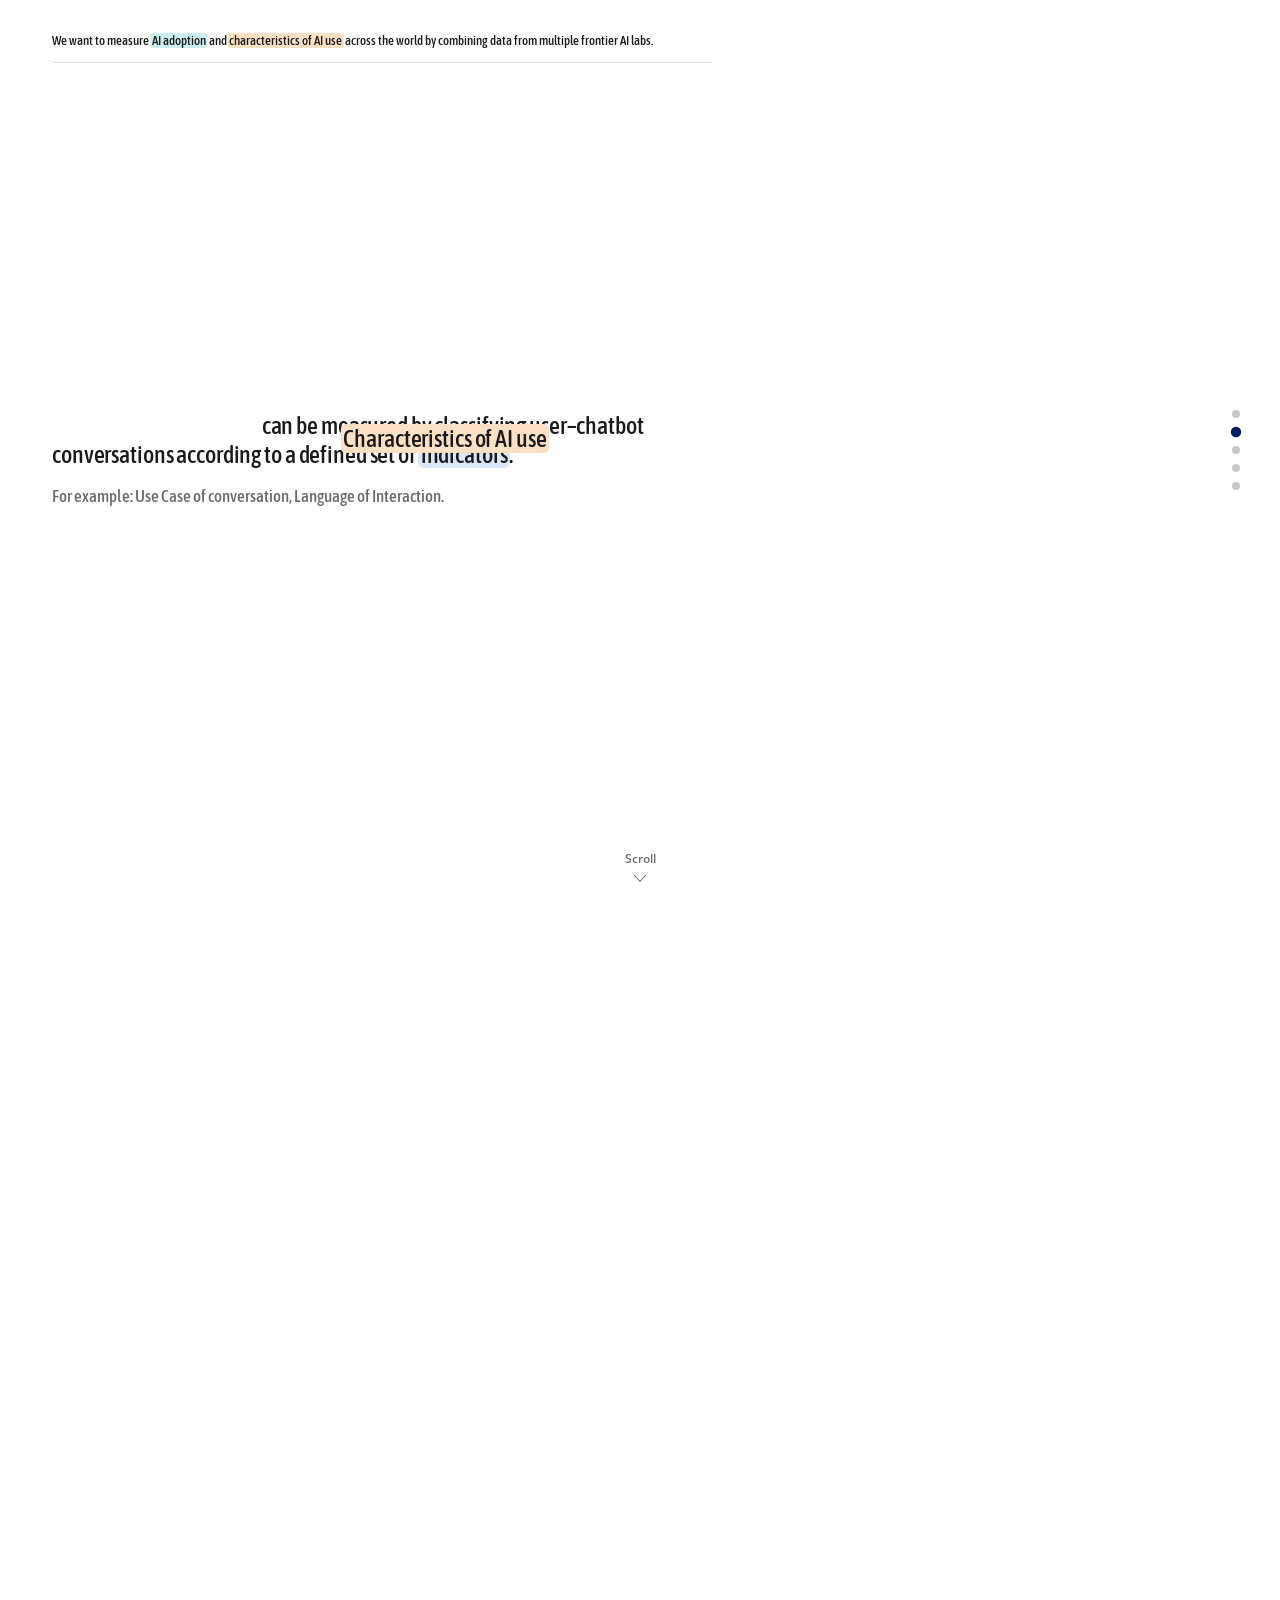
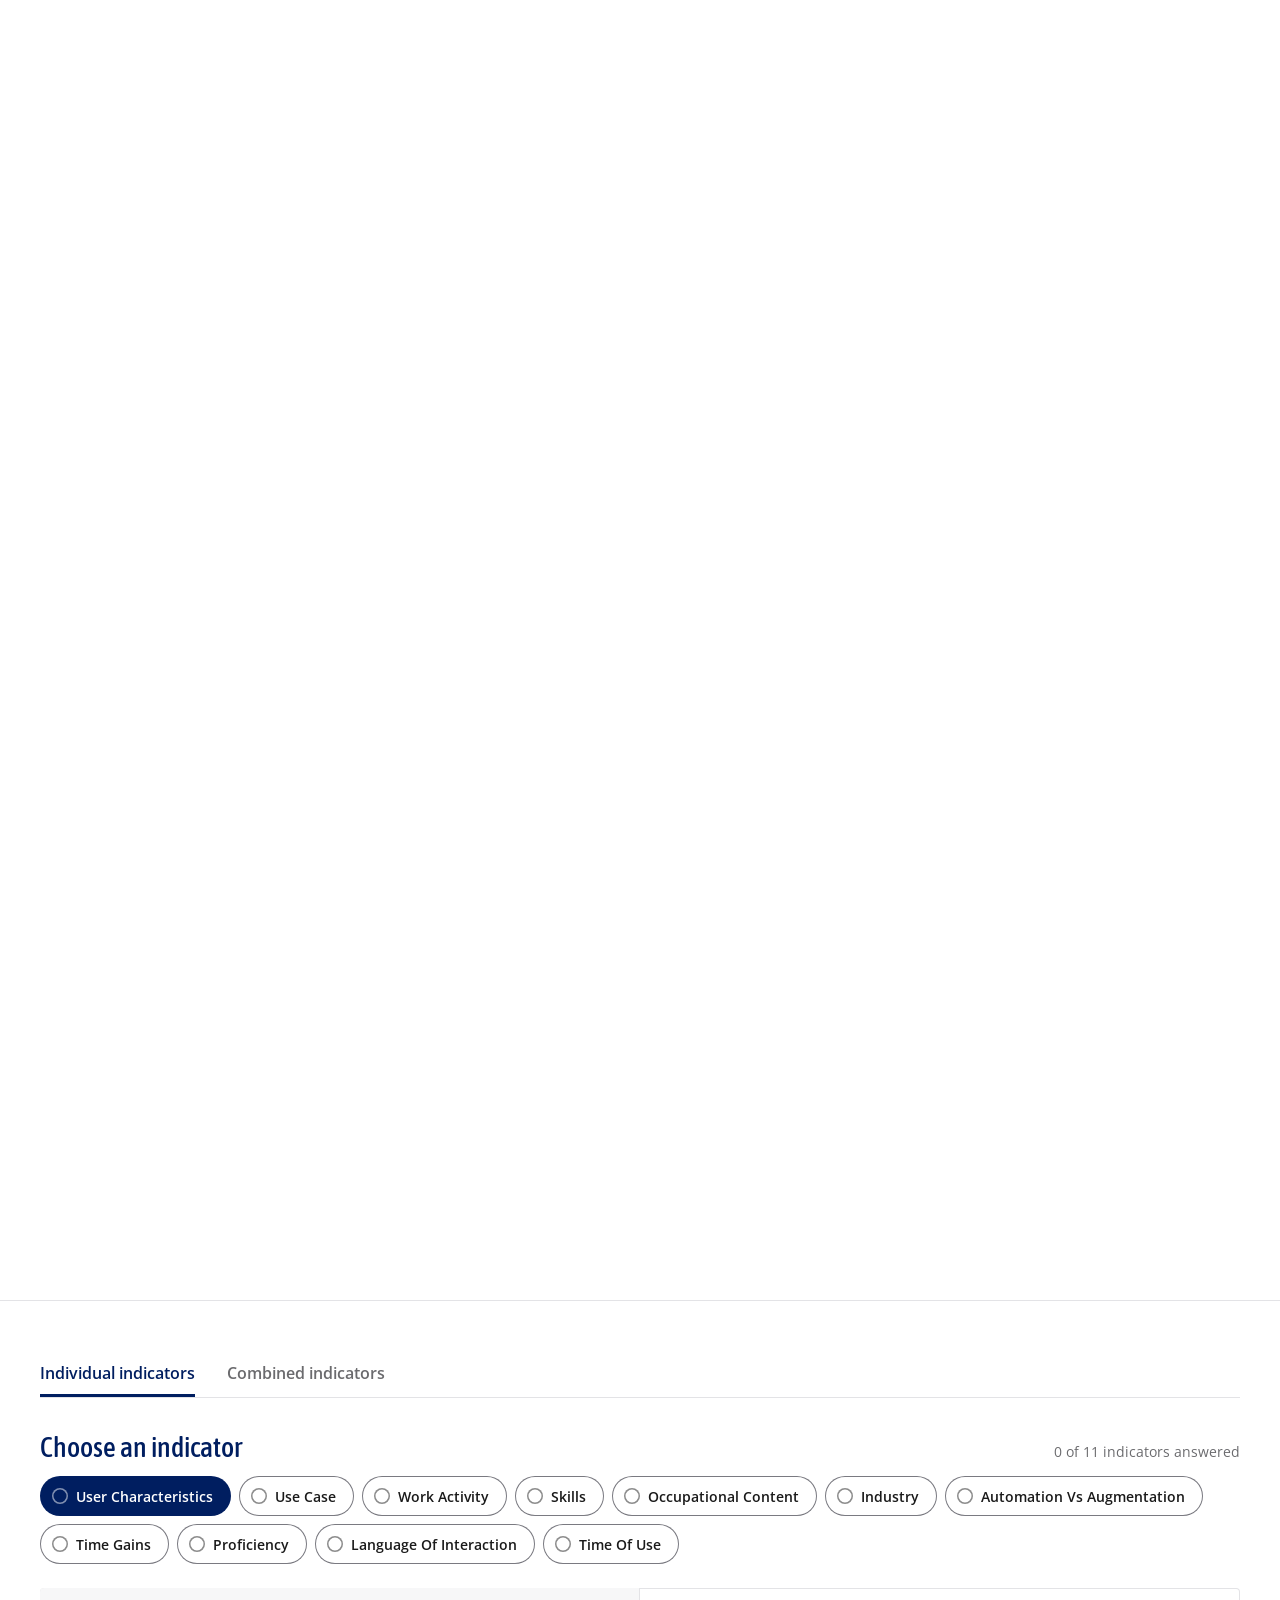
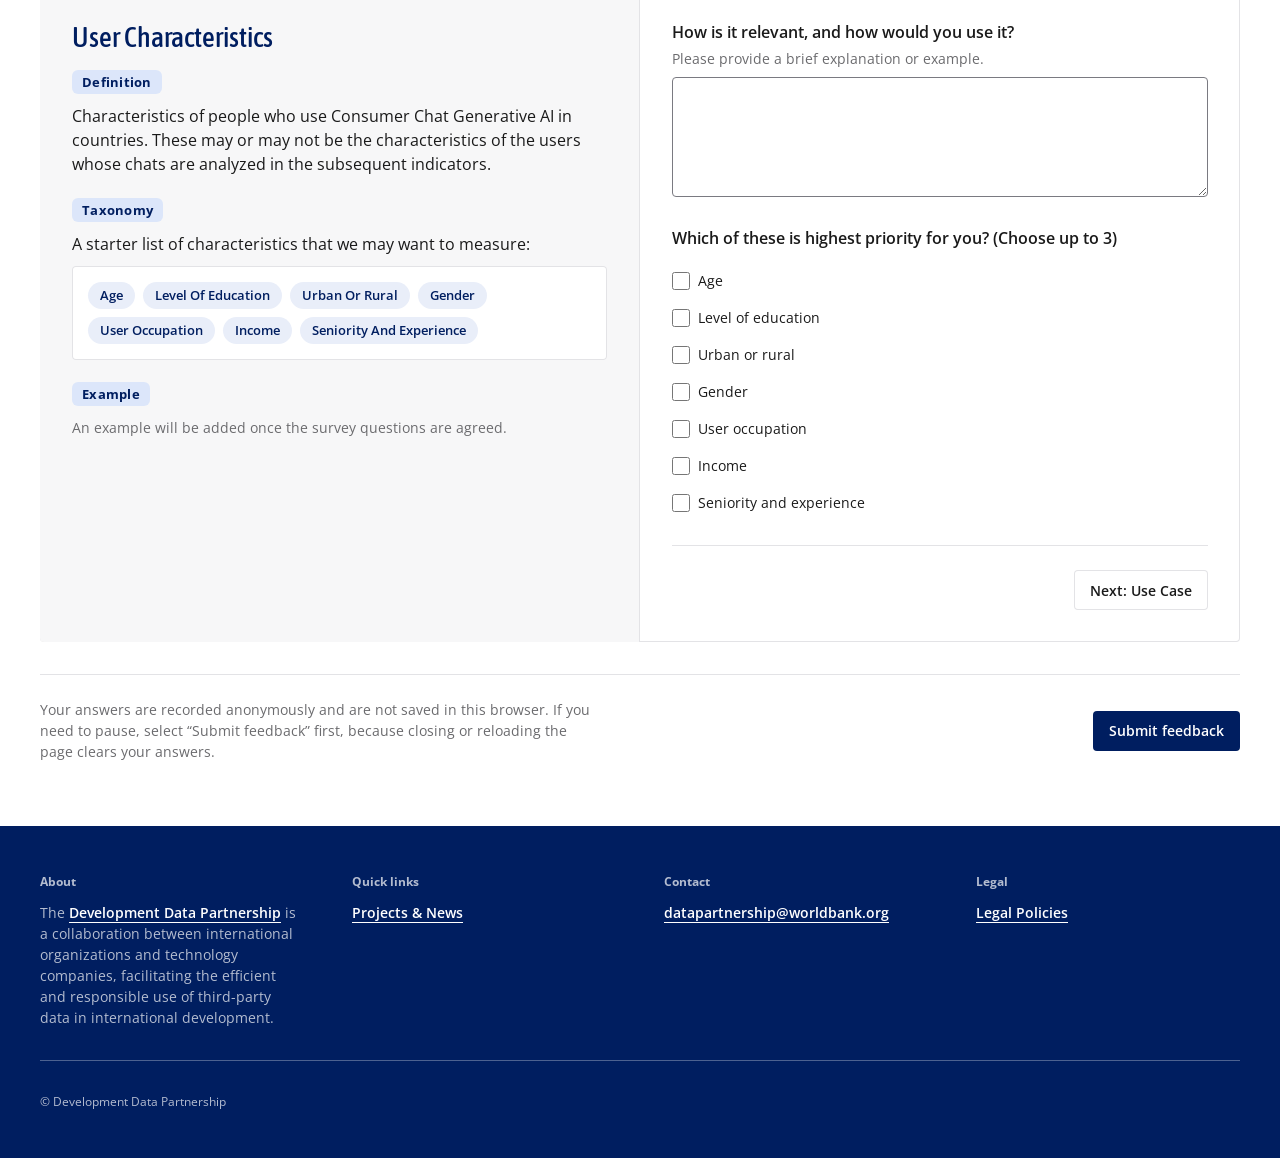
==== commit d74ed573: "draft 3" ====
--- a/index.html
+++ b/index.html
@@ -22,27 +22,30 @@
 
       <div class="slide" data-slide="1">
         <p class="story-text"><mark class="hl hl-b" data-share="char">Characteristics of AI use</mark> can be measured by classifying user–chatbot conversations according to a defined set of <mark class="hl hl-c">indicators</mark>.</p>
-        <p class="story-eg">For example: the main work activity performed in the chat.</p>
+        <p class="story-eg">For example: Use Case of conversation, Language of Interaction.</p>
       </div>
 
       <div class="slide" data-slide="2">
         <p class="story-text"><mark class="hl hl-c">Indicators</mark>, isolated or in combination with each other, may help answer different <mark class="hl hl-a">research questions</mark>, such as:</p>
         <div class="research-qs">
           <p class="callout q q-c research-q">Is AI being used to analyse data or information in Rwanda?</p>
-          <p class="callout q q-c research-q">Are workers using AI for work or for personal purposes?</p>
+          <p class="callout q q-c research-q">Are consumer chat LLMs being used for work or personal purposes?</p>
         </div>
       </div>
 
       <div class="slide" data-slide="3">
+        <div class="callouts near above">
+          <p class="callout chip hl-c" data-from="w-which" data-align="word">Priority</p>
+        </div>
         <p class="story-text">We want your input on <mark class="hl hl-c" id="w-which">which indicators</mark> are most useful to measure, and what is the best <mark class="hl hl-a" id="w-how">way to measure them</mark>.</p>
         <div class="callouts near">
-          <p class="callout chip hl-a" data-from="w-how" data-align="word">Taxonomy</p>
+          <p class="callout chip hl-a" data-from="w-how" data-align="word">Definition &amp; Taxonomy</p>
         </div>
       </div>
 
       <div class="slide" data-slide="4">
-        <p class="story-text">For each indicator, review the definition, evaluate its relevance to your work, and share concrete examples of how it may be useful to you. This will help us request these data from the frontier AI labs (Google, Microsoft, Anthropic and OpenAI).</p>
-        <p class="story-scope"><b>Scope:</b> our current analytical framework focuses specifically on consumer chat data from generative AI platforms.</p>
+        <p class="story-text">For each indicator, review its definition and taxonomy, and tell us how it may be useful to you.</p>
+        <p class="story-scope"><b>Scope:</b> our current analytical framework focuses specifically on consumer chat usage of genAI.</p>
         <a class="btn btn-primary story-start" href="#main">Start the survey</a>
       </div>
 
--- a/style.css
+++ b/style.css
@@ -227,6 +227,7 @@
 .story b { color: var(--navy); }
 .story-category { color: var(--indicator-color); font-weight: 700; }
 .tax-bullets { margin: 0; padding-left: 20px; display: flex; flex-direction: column; gap: 6px; font-size: 16px; line-height: 24px; }
+.tax-bullets .tax-bullets { margin-top: 6px; font-size: 15px; line-height: 22px; }
 .tm { position: relative; width: 100%; aspect-ratio: 16 / 10; min-height: 340px; }
 .tm-cat { position: absolute; box-sizing: border-box; display: flex; flex-direction: column; border: 2px solid #fff; background: #fff; }
 .tm-cat > p { margin: 0; padding: 4px 8px; font: 700 13px/16px var(--font-ui); color: #fff; background: var(--c); }
@@ -419,6 +420,7 @@
 
 /* indicator buttons as rounded pills */
 .ind-btn { border-radius: 999px; padding-right: 18px; }
+.ind-btn, .ipill, .pill, .lvl-pills button, .callout.chip { text-transform: capitalize; }
 
 /* 100% stacked columns */
 .stk { display: flex; flex-direction: column; gap: 12px; }
@@ -500,7 +502,7 @@
 /* two research questions side by side; labels above a phrase */
 .research-qs { display: flex; flex-wrap: wrap; gap: 16px; }
 .research-qs .research-q { margin: 0; flex: 1 1 280px; max-width: 420px; }
-.callouts.near.above { margin: 0 0 18px !important; }
+.callouts.near.above { margin: 0 0 44px !important; }
 
 /* one bar split into parts */
 .split { display: flex; flex-direction: column; gap: 10px; }
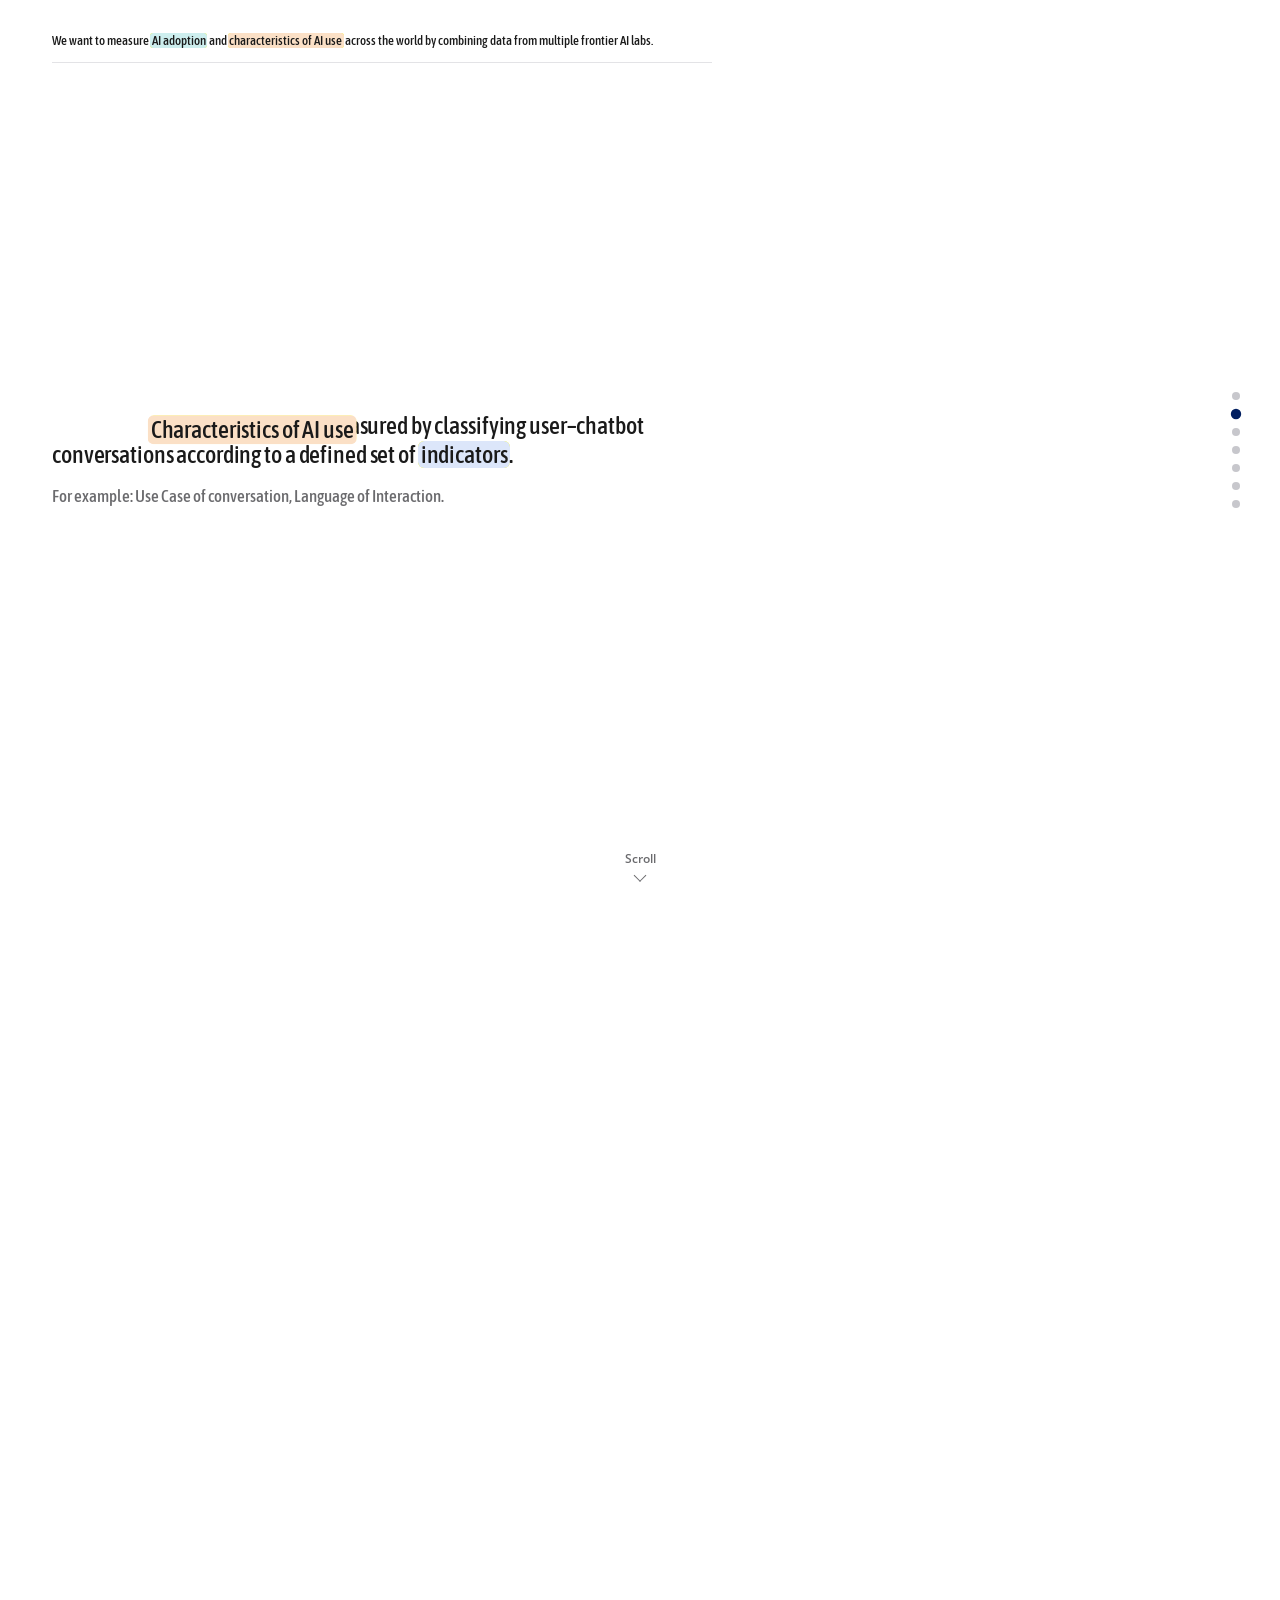
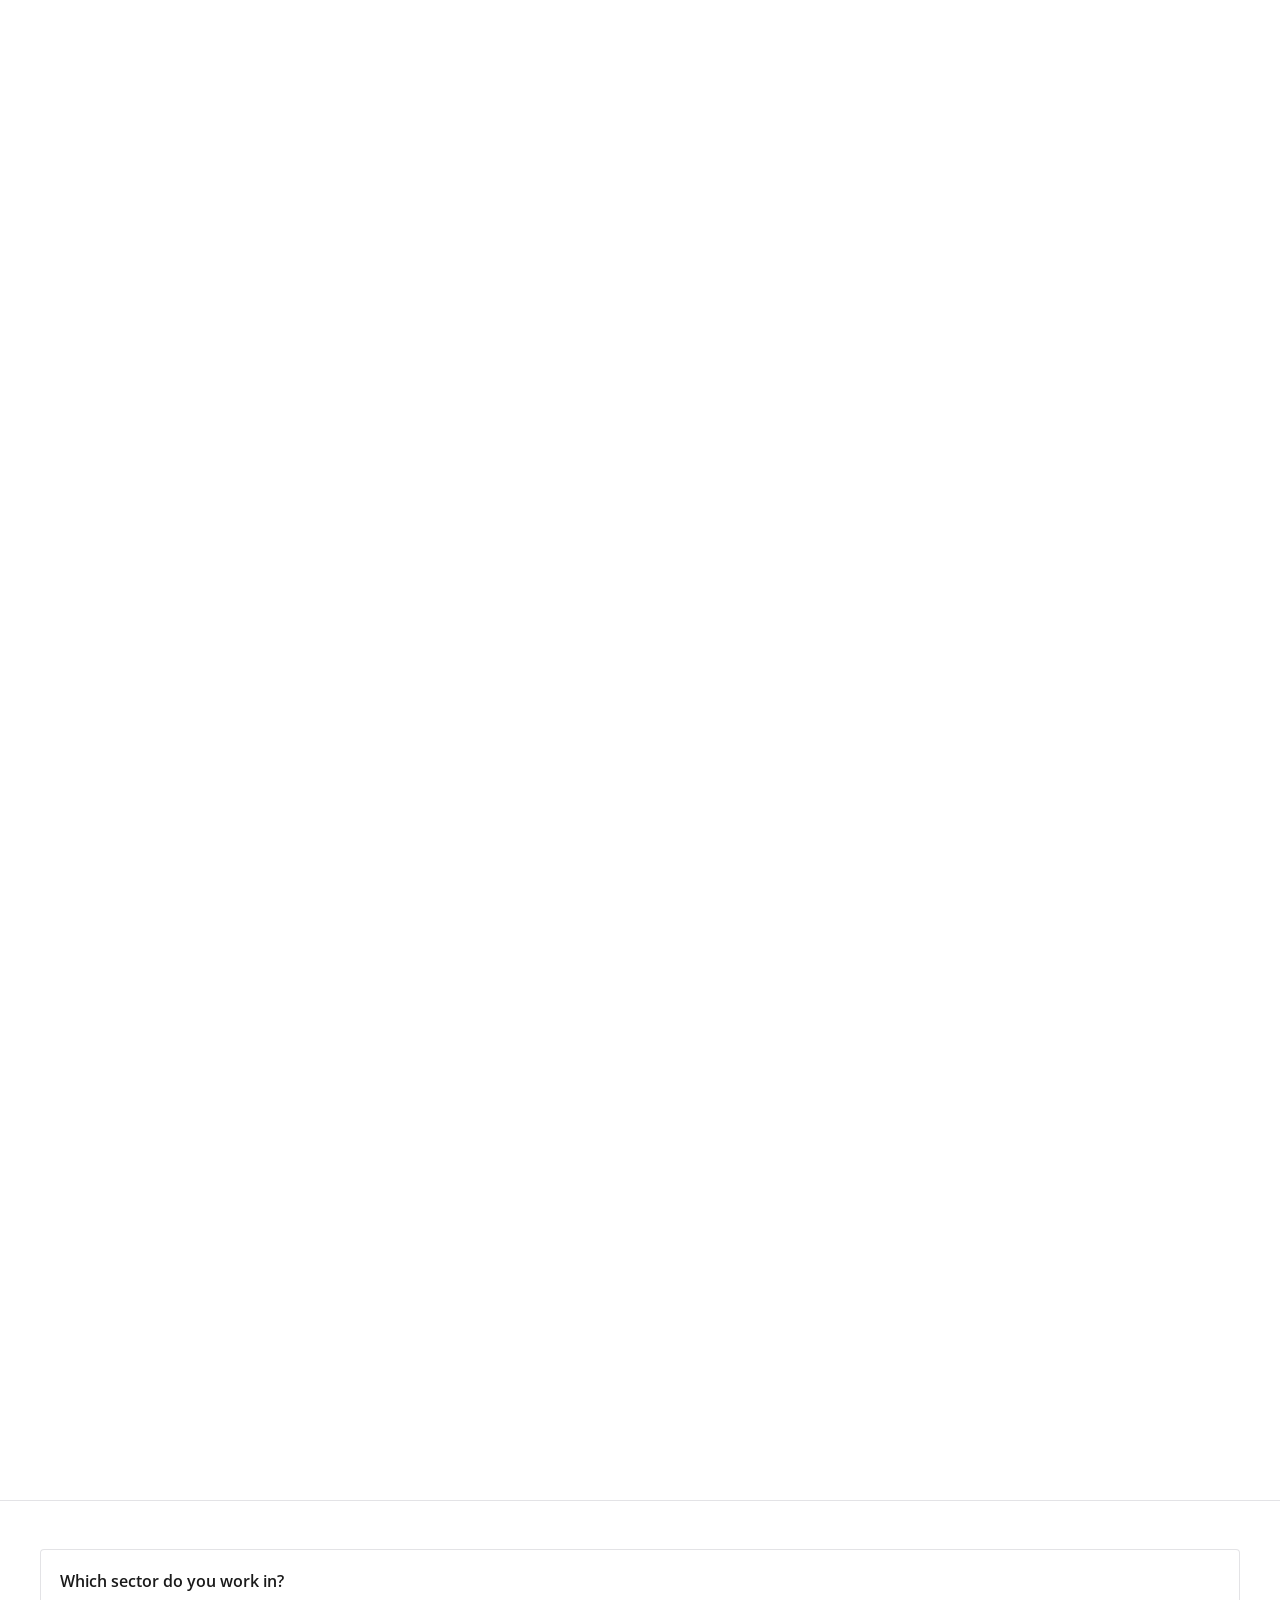
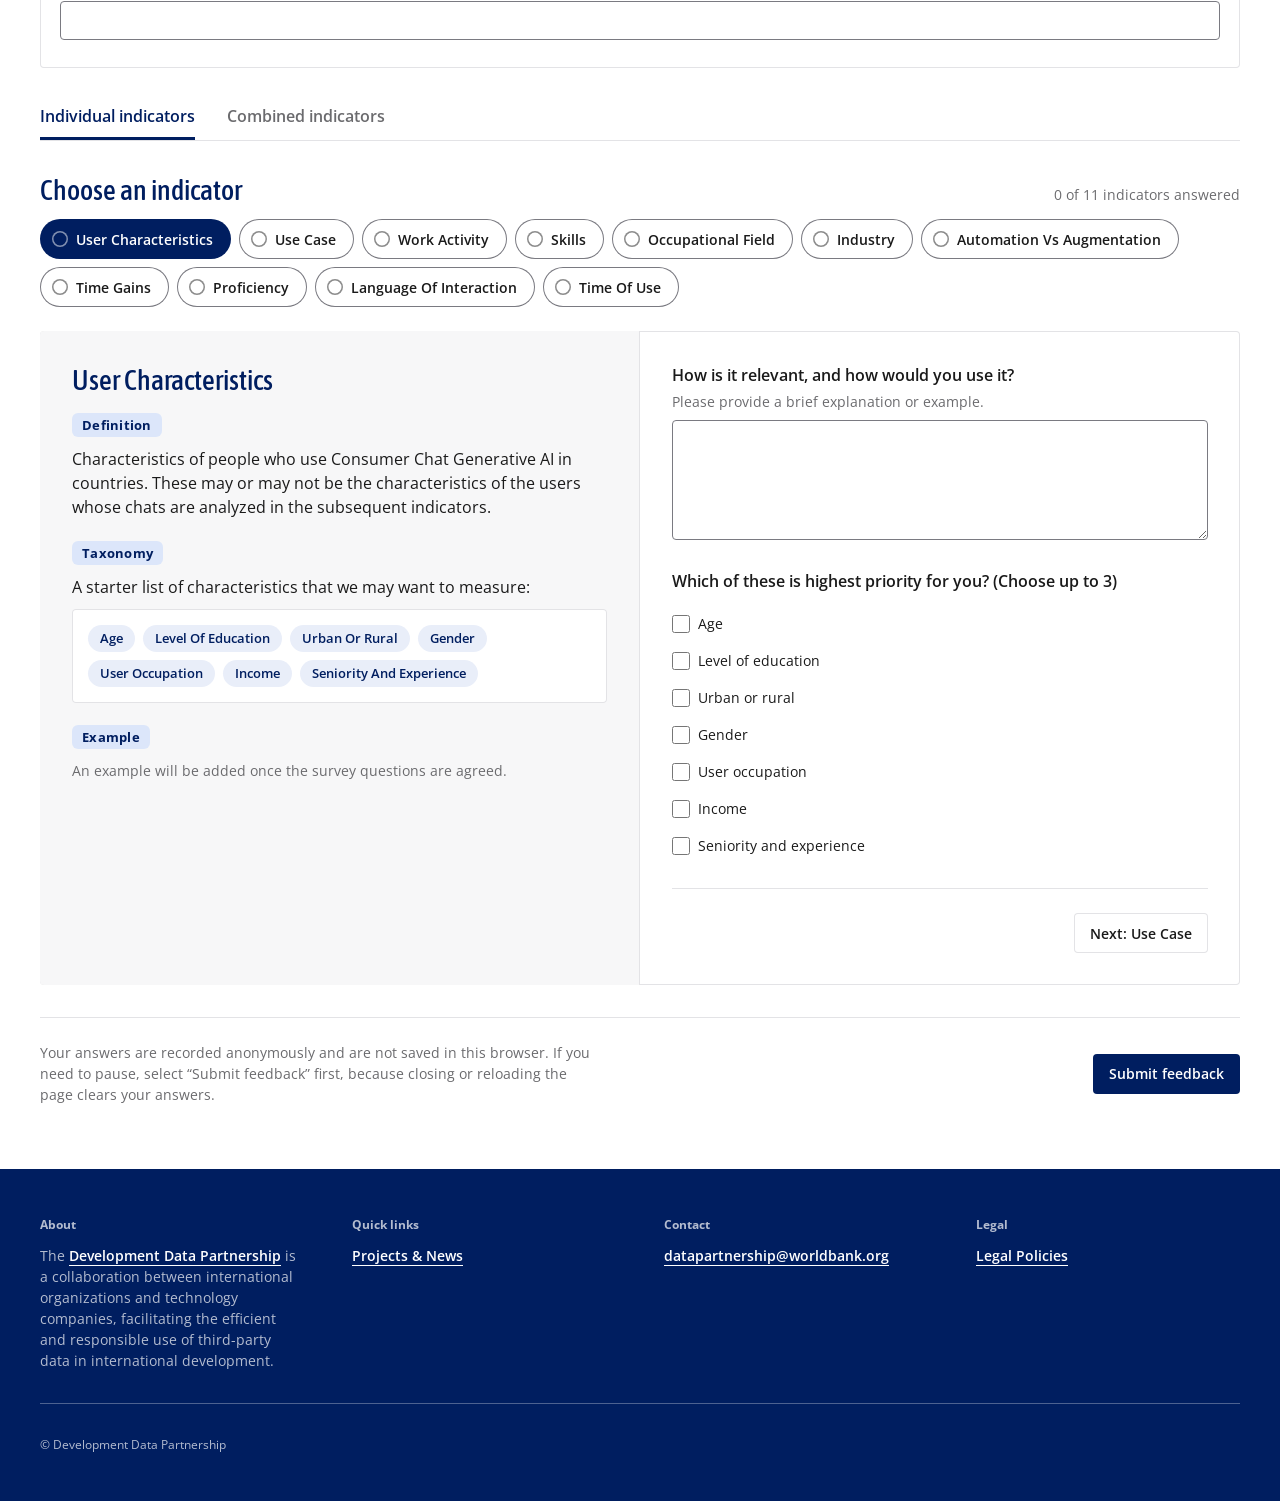
==== commit a6b94a02: "add questions" ====
--- a/index.html
+++ b/index.html
@@ -25,12 +25,73 @@
         <p class="story-eg">For example: Use Case of conversation, Language of Interaction.</p>
       </div>
 
+      <div class="slide" data-slide="ind">
+        <p class="story-text">Currently, we are considering measuring <mark class="hl hl-b">characteristics of AI use</mark> by <mark class="hl hl-c">12 indicators</mark>.</p>
+        <ul class="story-pills">
+          <li>User Characteristics</li><li>Use Case</li><li>Work Activity</li><li>Skills</li>
+          <li>Occupational Field</li><li>Industry</li><li>Automation vs Augmentation</li><li>Time Gains</li>
+          <li>Proficiency</li><li>Language of Interaction</li><li>Time of Use</li><li>Agent / Human</li>
+        </ul>
+      </div>
+
       <div class="slide" data-slide="2">
-        <p class="story-text"><mark class="hl hl-c">Indicators</mark>, isolated or in combination with each other, may help answer different <mark class="hl hl-a">research questions</mark>, such as:</p>
-        <div class="research-qs">
-          <p class="callout q q-c research-q">Is AI being used to analyse data or information in Rwanda?</p>
-          <p class="callout q q-c research-q">Are consumer chat LLMs being used for work or personal purposes?</p>
+        <p class="story-text"><mark class="hl hl-c">Indicators</mark>, isolated or in combination with each other, may help answer different <mark class="hl hl-a">research questions</mark>.</p>
+        <div class="rq-flow">
+          <div class="rq-box">
+            <small>If you are looking for</small>
+            <p>Are teachers in Rwanda using AI to teach?</p>
+          </div>
+          <span class="rq-arrow" aria-hidden="true"></span>
+          <div class="rq-box">
+            <small>You will be able to combine the indicators to answer</small>
+            <p>Are chats in Rwanda being used for…</p>
+          </div>
+          <span class="rq-arrow rq-down" aria-hidden="true"></span>
         </div>
+        <ul class="ind-cards">
+          <li><b>User Characteristics</b></li>
+          <li class="on"><b>Use Case</b><span>Education</span></li>
+          <li class="on"><b>Work Activity</b><ul><li>Develop educational programs, plans, or procedures</li><li>Prepare informational or instructional materials</li><li>Assess student capabilities, needs, or performance</li></ul></li>
+          <li><b>Skills</b></li>
+          <li class="on"><b>Occupational Field</b><span>Teaching</span></li>
+          <li class="on"><b>Industry</b><span>P: Education</span></li>
+          <li><b>Automation vs Augmentation</b></li>
+          <li><b>Time Gains</b></li>
+          <li><b>Proficiency</b></li>
+          <li><b>Language of Interaction</b></li>
+          <li><b>Time of Use</b></li>
+          <li><b>Agent / Human</b></li>
+        </ul>
+      </div>
+
+      <div class="slide" data-slide="2b">
+        <p class="story-text">Another example:</p>
+        <div class="rq-flow">
+          <div class="rq-box">
+            <small>If you are looking for</small>
+            <p>Are doctors and nurses in Rwanda using AI for diagnosis?</p>
+          </div>
+          <span class="rq-arrow" aria-hidden="true"></span>
+          <div class="rq-box">
+            <small>You will be able to combine the indicators to answer</small>
+            <p>Are chats in Rwanda being used for…</p>
+          </div>
+          <span class="rq-arrow rq-down" aria-hidden="true"></span>
+        </div>
+        <ul class="ind-cards">
+          <li><b>User Characteristics</b></li>
+          <li class="on"><b>Use Case</b><span>Work</span></li>
+          <li class="on"><b>Work Activity</b><ul><li>Diagnose health conditions or disorders</li><li>Analyze health or medical data</li></ul></li>
+          <li><b>Skills</b></li>
+          <li class="on"><b>Occupational Field</b><span>Health</span></li>
+          <li class="on"><b>Industry</b><span>Q: Human health and social work</span></li>
+          <li><b>Automation vs Augmentation</b></li>
+          <li><b>Time Gains</b></li>
+          <li class="on"><b>Proficiency</b><ul><li>Bachelor</li><li>Master or higher</li></ul></li>
+          <li><b>Language of Interaction</b></li>
+          <li><b>Time of Use</b></li>
+          <li><b>Agent / Human</b></li>
+        </ul>
       </div>
 
       <div class="slide" data-slide="3">
@@ -50,7 +111,7 @@
       </div>
 
       <svg class="story-arrows" aria-hidden="true"></svg>
-      <ol class="story-dots" aria-hidden="true"><li></li><li></li><li></li><li></li><li></li></ol>
+      <ol class="story-dots" aria-hidden="true"><li></li><li></li><li></li><li></li><li></li><li></li><li></li></ol>
       <p class="story-cue" aria-hidden="true">Scroll</p>
     </div>
     <div class="story-steps" aria-hidden="true">
@@ -59,6 +120,8 @@
       <div class="step" data-step="2"></div>
       <div class="step" data-step="3"></div>
       <div class="step" data-step="4"></div>
+      <div class="step" data-step="5"></div>
+      <div class="step" data-step="6"></div>
     </div>
   </section>
 
--- a/style.css
+++ b/style.css
@@ -226,6 +226,7 @@
 .story { font-size: 18px; line-height: 28px; max-width: 860px; padding: 16px 20px; background: var(--info-bg); border-radius: var(--radius-md); }
 .story b { color: var(--navy); }
 .story-category { color: var(--indicator-color); font-weight: 700; }
+.about-card { margin-bottom: 24px; }
 .tax-bullets { margin: 0; padding-left: 20px; display: flex; flex-direction: column; gap: 6px; font-size: 16px; line-height: 24px; }
 .tax-bullets .tax-bullets { margin-top: 6px; font-size: 15px; line-height: 22px; }
 .tm { position: relative; width: 100%; aspect-ratio: 16 / 10; min-height: 340px; }
@@ -502,6 +503,31 @@
 /* two research questions side by side; labels above a phrase */
 .research-qs { display: flex; flex-wrap: wrap; gap: 16px; }
 .research-qs .research-q { margin: 0; flex: 1 1 280px; max-width: 420px; }
+
+/* story: the 12 indicators as pills */
+.story-pills { list-style: none; margin: 0; padding: 0; display: flex; flex-wrap: wrap; gap: 10px; max-width: 980px; }
+.story-pills li, .ind-cards > li > b { padding: 8px 16px; border-radius: 999px; background: var(--navy); color: #fff; font: 600 clamp(14px, .75rem + .35vw, 17px)/1.3 var(--font-ui); }
+
+/* story: research-question flow (question → sub-question ↓ indicator cards) */
+.rq-flow { display: grid; grid-template-columns: minmax(0, 1fr) 64px minmax(0, 1fr); align-items: center; max-width: 900px; }
+.rq-box { display: flex; flex-direction: column; gap: 4px; padding: 12px 16px; background: #fff; border-radius: var(--radius-md); box-shadow: inset 4px 0 0 var(--hl-c-strong, #8fb0ee), inset 0 0 0 1px var(--border); }
+.rq-box small { font: 600 12px/16px var(--font-ui); color: var(--text-secondary); }
+.rq-box p { margin: 0; font: 600 clamp(15px, .8rem + .45vw, 19px)/1.3 var(--font-ui); color: var(--navy); }
+.rq-arrow { position: relative; justify-self: center; width: 44px; height: 2px; background: var(--navy); }
+.rq-arrow::after { content: ""; position: absolute; right: 0; top: 50%; width: 9px; height: 9px; border: solid var(--navy); border-width: 2px 2px 0 0; transform: translateY(-50%) rotate(45deg); }
+.rq-arrow.rq-down { grid-column: 3; width: 2px; height: 28px; margin-top: 4px; }
+.rq-arrow.rq-down::after { right: auto; top: auto; left: 50%; bottom: 0; transform: translateX(-50%) rotate(135deg); }
+@media (max-width: 599px) {
+  .rq-flow { grid-template-columns: minmax(0, 1fr); row-gap: 6px; }
+  .rq-arrow, .rq-arrow.rq-down { grid-column: 1; width: 2px; height: 22px; }
+  .rq-arrow::after, .rq-arrow.rq-down::after { right: auto; top: auto; left: 50%; bottom: 0; transform: translateX(-50%) rotate(135deg); }
+}
+.ind-cards { list-style: none; margin: 0; padding: 0; display: flex; flex-wrap: wrap; align-items: flex-start; gap: 10px 8px; max-width: 1240px; }
+.ind-cards > li { display: flex; flex-direction: column; align-items: flex-start; gap: 6px; max-width: 240px; font-size: 13px; line-height: 17px; }
+.ind-cards > li:not(.on) > b { background: var(--neutral-200); color: var(--text-secondary); }
+.ind-cards > li > span { padding: 0 8px; }
+.ind-cards > li > ul { margin: 0; padding-left: 24px; display: flex; flex-direction: column; gap: 2px; font-size: 12px; line-height: 15px; }
+.slide[data-slide="2"], .slide[data-slide="2b"] { gap: 16px; }
 .callouts.near.above { margin: 0 0 44px !important; }
 
 /* one bar split into parts */
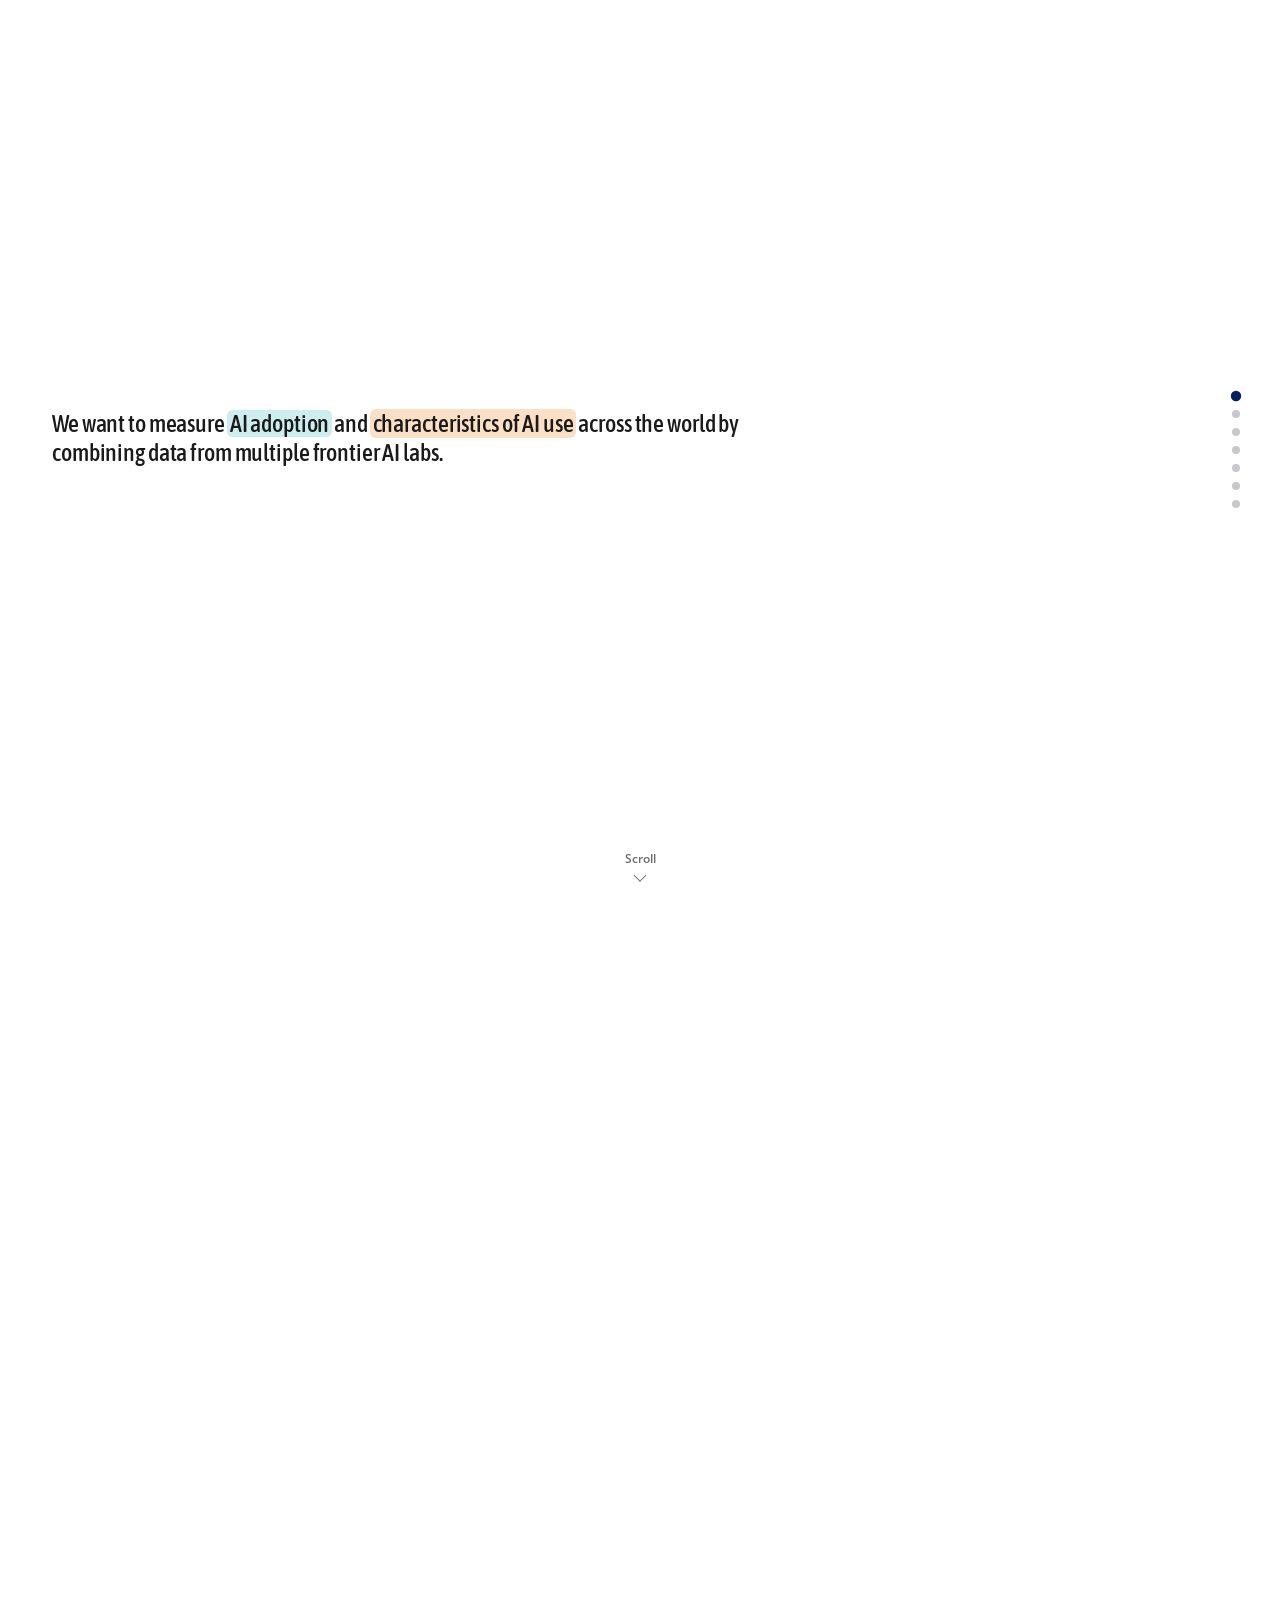
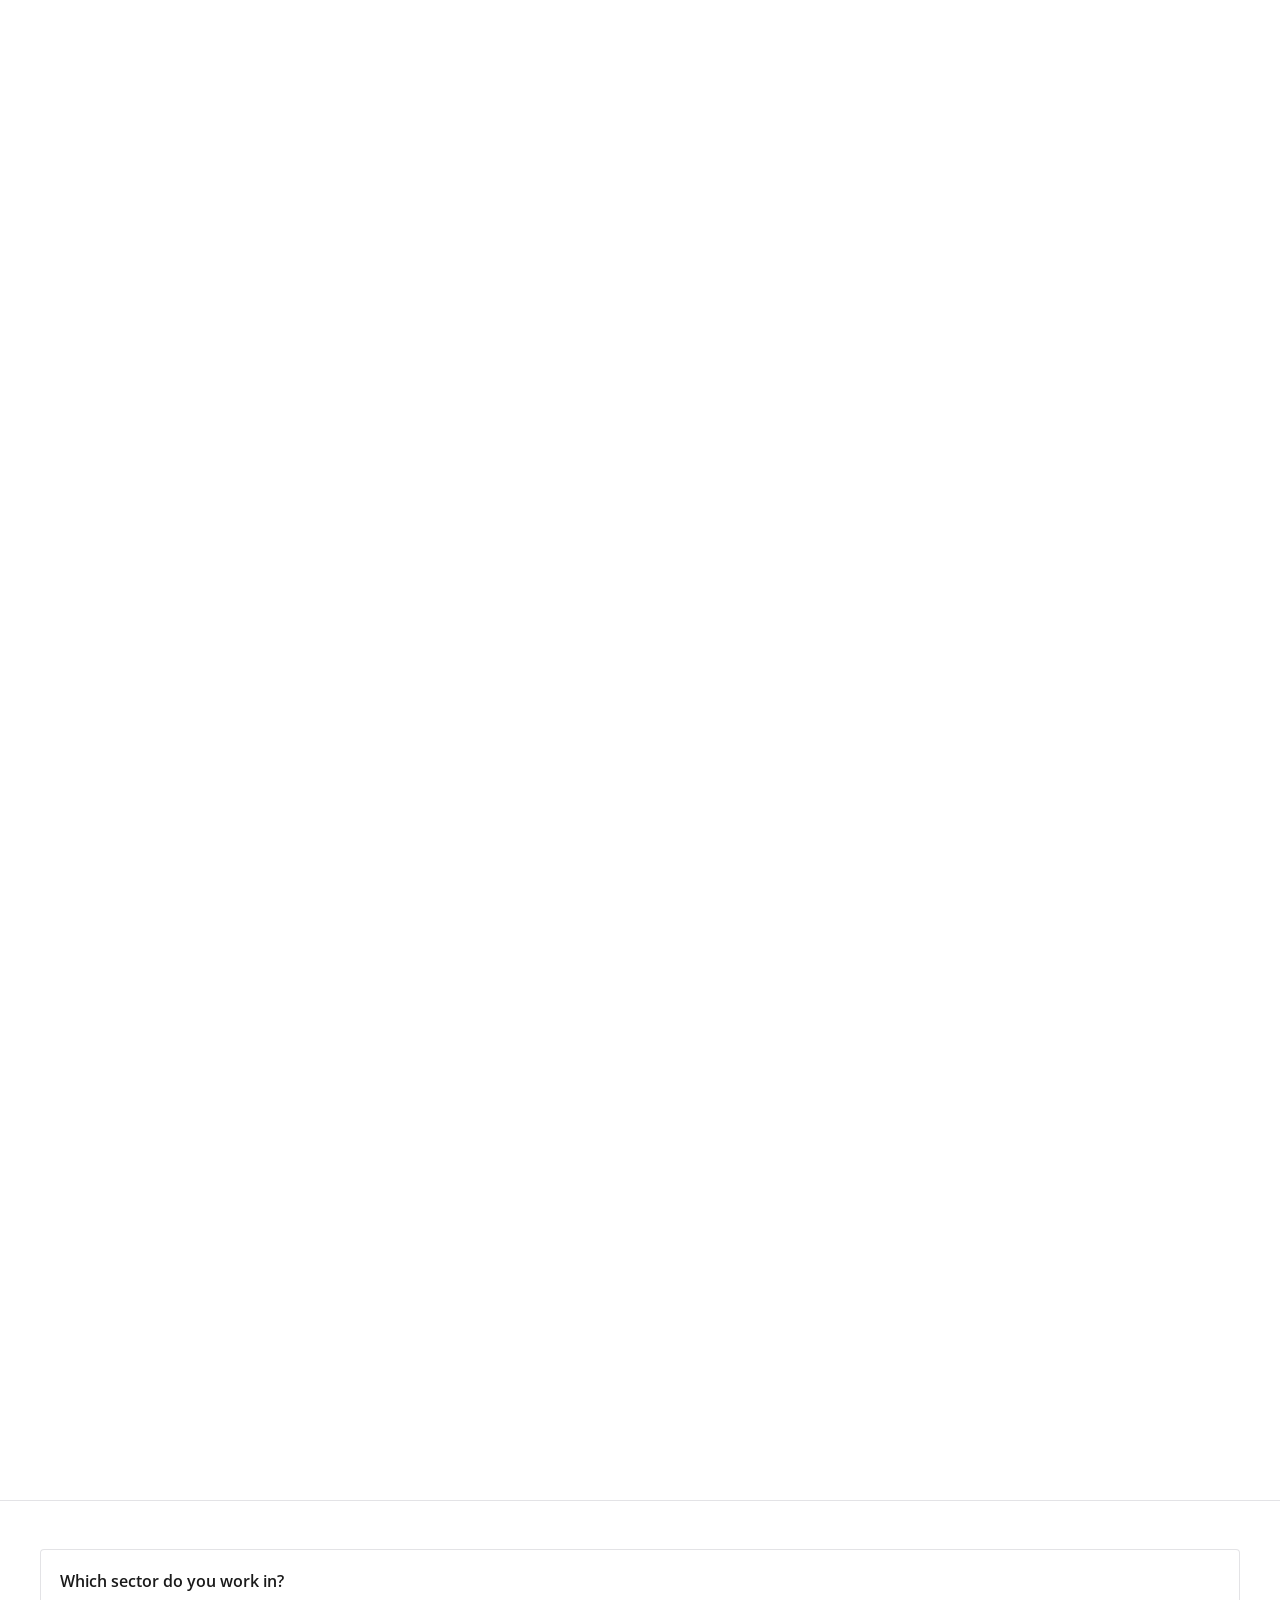
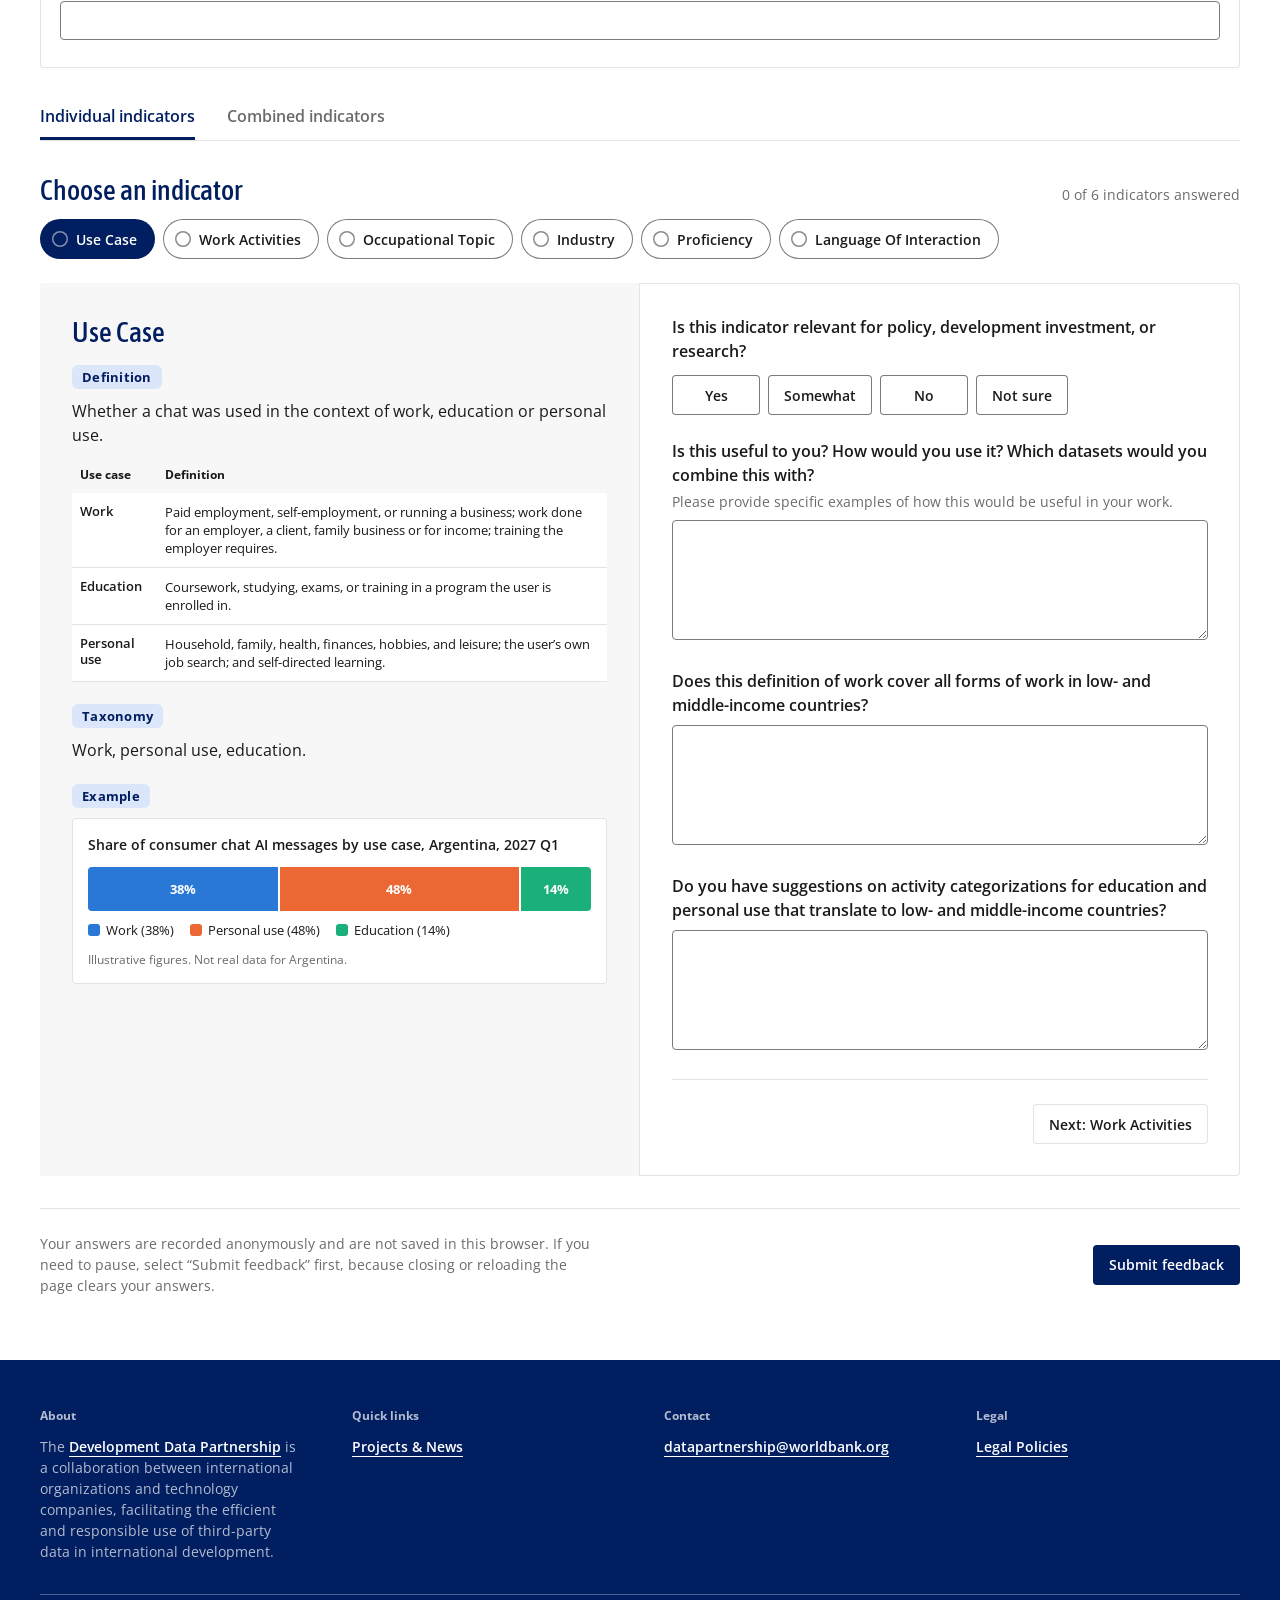
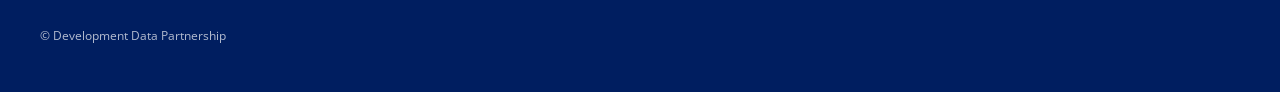
==== commit b76c7216: "new version" ====
--- a/index.html
+++ b/index.html
@@ -26,11 +26,10 @@
       </div>
 
       <div class="slide" data-slide="ind">
-        <p class="story-text">Currently, we are considering measuring <mark class="hl hl-b">characteristics of AI use</mark> by <mark class="hl hl-c">12 indicators</mark>.</p>
+        <p class="story-text">Currently, we are considering measuring <mark class="hl hl-b">characteristics of AI use</mark> by <mark class="hl hl-c">6 indicators</mark>.</p>
         <ul class="story-pills">
-          <li>User Characteristics</li><li>Use Case</li><li>Work Activity</li><li>Skills</li>
-          <li>Occupational Field</li><li>Industry</li><li>Automation vs Augmentation</li><li>Time Gains</li>
-          <li>Proficiency</li><li>Language of Interaction</li><li>Time of Use</li><li>Agent / Human</li>
+          <li>Use Case</li><li>Work Activities</li><li>Occupational Topic</li>
+          <li>Industry</li><li>Proficiency</li><li>Language of Interaction</li>
         </ul>
       </div>
 
@@ -49,18 +48,12 @@
           <span class="rq-arrow rq-down" aria-hidden="true"></span>
         </div>
         <ul class="ind-cards">
-          <li><b>User Characteristics</b></li>
           <li class="on"><b>Use Case</b><span>Education</span></li>
-          <li class="on"><b>Work Activity</b><ul><li>Develop educational programs, plans, or procedures</li><li>Prepare informational or instructional materials</li><li>Assess student capabilities, needs, or performance</li></ul></li>
-          <li><b>Skills</b></li>
-          <li class="on"><b>Occupational Field</b><span>Teaching</span></li>
+          <li class="on"><b>Work Activities</b><ul><li>Develop educational programs, plans, or procedures</li><li>Prepare informational or instructional materials</li><li>Assess student capabilities, needs, or performance</li></ul></li>
+          <li class="on"><b>Occupational Topic</b><span>Teaching</span></li>
           <li class="on"><b>Industry</b><span>P: Education</span></li>
-          <li><b>Automation vs Augmentation</b></li>
-          <li><b>Time Gains</b></li>
           <li><b>Proficiency</b></li>
           <li><b>Language of Interaction</b></li>
-          <li><b>Time of Use</b></li>
-          <li><b>Agent / Human</b></li>
         </ul>
       </div>
 
@@ -79,18 +72,12 @@
           <span class="rq-arrow rq-down" aria-hidden="true"></span>
         </div>
         <ul class="ind-cards">
-          <li><b>User Characteristics</b></li>
           <li class="on"><b>Use Case</b><span>Work</span></li>
-          <li class="on"><b>Work Activity</b><ul><li>Diagnose health conditions or disorders</li><li>Analyze health or medical data</li></ul></li>
-          <li><b>Skills</b></li>
-          <li class="on"><b>Occupational Field</b><span>Health</span></li>
+          <li class="on"><b>Work Activities</b><ul><li>Diagnose health conditions or disorders</li><li>Analyze health or medical data</li></ul></li>
+          <li class="on"><b>Occupational Topic</b><span>Health</span></li>
           <li class="on"><b>Industry</b><span>Q: Human health and social work</span></li>
-          <li><b>Automation vs Augmentation</b></li>
-          <li><b>Time Gains</b></li>
-          <li class="on"><b>Proficiency</b><ul><li>Bachelor</li><li>Master or higher</li></ul></li>
+          <li class="on"><b>Proficiency</b><ul><li>High</li><li>Medium</li></ul></li>
           <li><b>Language of Interaction</b></li>
-          <li><b>Time of Use</b></li>
-          <li><b>Agent / Human</b></li>
         </ul>
       </div>
 
@@ -98,7 +85,7 @@
         <div class="callouts near above">
           <p class="callout chip hl-c" data-from="w-which" data-align="word">Priority</p>
         </div>
-        <p class="story-text">We want your input on <mark class="hl hl-c" id="w-which">which indicators</mark> are most useful to measure, and what is the best <mark class="hl hl-a" id="w-how">way to measure them</mark>.</p>
+        <p class="story-text">We want your input on which indicators are most <mark class="hl hl-c" id="w-which">useful to measure</mark>, and what is the best <mark class="hl hl-a" id="w-how">way to measure them</mark>.</p>
         <div class="callouts near">
           <p class="callout chip hl-a" data-from="w-how" data-align="word">Definition &amp; Taxonomy</p>
         </div>
--- a/style.css
+++ b/style.css
@@ -548,4 +548,5 @@
 table.tax-table th[scope="row"] { font-weight: 600; text-align: left; background: none; font-size: 13px; padding: 10px 8px; border-bottom: 1px solid var(--border); vertical-align: top; }
 table.tax-table td { vertical-align: top; }
 table.tax-table td:first-child { white-space: nowrap; color: var(--text-secondary); }
-table.tax-table td:nth-child(3) { color: var(--text-secondary); min-width: 64px; }+table.tax-table td:nth-child(3) { color: var(--text-secondary); min-width: 64px; }
+table.tax-table.row-first td { color: inherit; min-width: 0; white-space: pre-line; }
